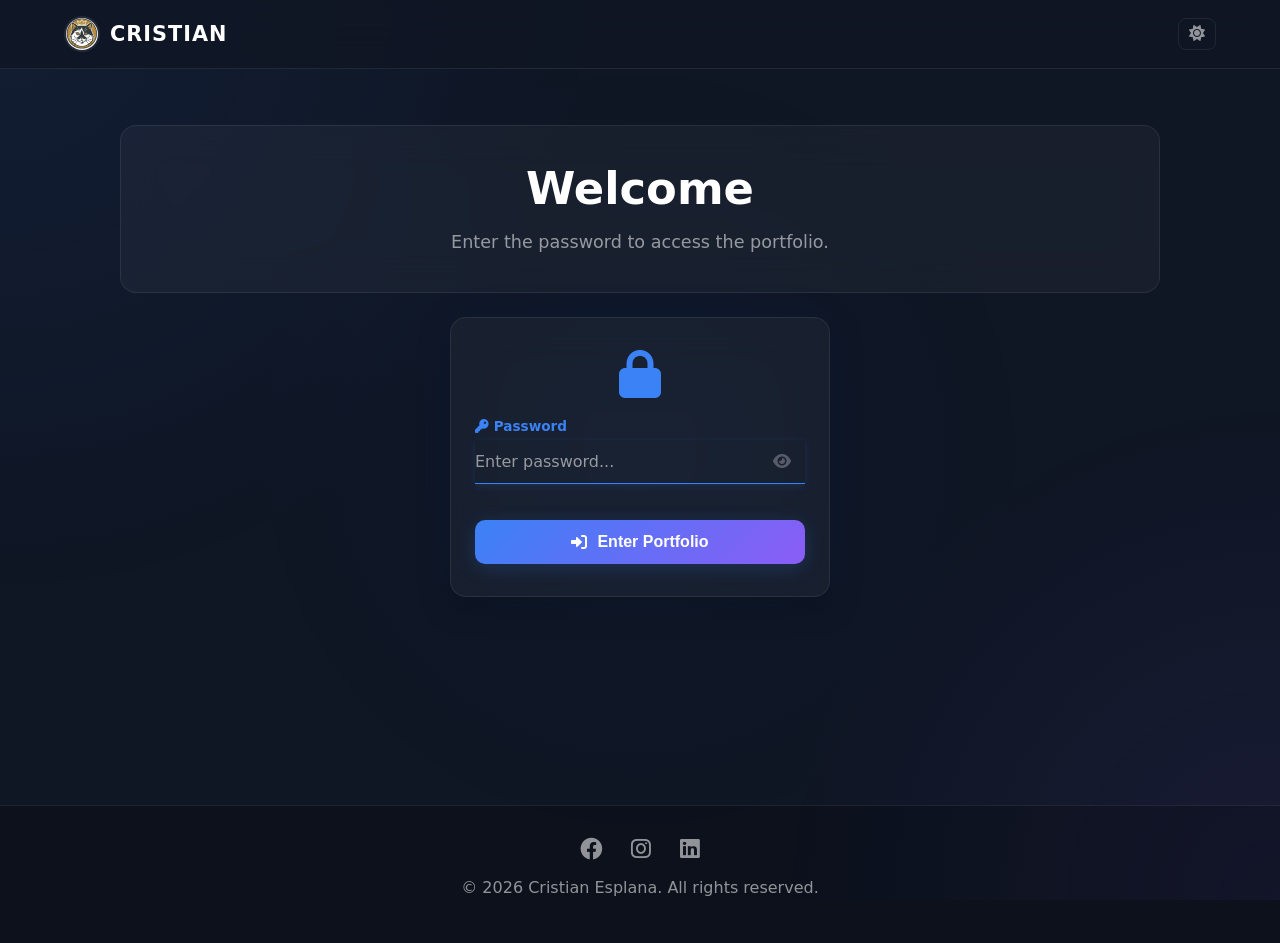
==== index.html @ 08d9e1a7 "Relayout" ====
<!DOCTYPE html>
<html lang="en">
<head>
    <meta charset="UTF-8">
    <meta name="viewport" content="width=device-width, initial-scale=1.0">
    <script>if(sessionStorage.getItem("portfolio_auth")!=="true")window.location.href="login.html";</script>
    <title>Cristian Esplana | Portfolio</title>
    <link rel="icon" type="image/png" href="Cat.png">
    <link rel="stylesheet" href="style.css">
    <link rel="stylesheet" href="https://cdnjs.cloudflare.com/ajax/libs/font-awesome/6.0.0/css/all.min.css">
</head>
<body>

    <header>
        <div class="nav-container">
            <a href="index.html" class="logo"><img src="Cat.png" alt="logo" class="logo-icon">CRISTIAN</a>
            <div class="header-right">
                <button id="themeToggle" class="theme-btn" title="Toggle Dark/Light Mode">
                    <i class="fa fa-moon"></i>
                </button>
                <div class="search-box">
                    <input type="text" id="siteSearch" placeholder="Search...">
                </div>
                <button id="menuBtn" class="menu-trigger">MENU ☰</button>
            </div>
        </div>
    </header>

    <div id="navModal" class="modal">
        <div class="modal-content">
            <span class="close">&times;</span>
            <div class="menu-extras">
                <div class="menu-search-box">
                    <i class="fa fa-search"></i>
                    <input type="text" id="menuSearch" placeholder="Search...">
                </div>
                <button type="button" id="menuThemeToggle" class="menu-theme-btn" title="Toggle Dark/Light Mode">
                    <i class="fa fa-moon"></i> <span>Dark Mode</span>
                </button>
            </div>
            <nav>
                <ul class="menu-list">
                    <li><a href="index.html">HOME</a></li>
                    <li><a href="projects.html">PROJECTS</a></li>
                    <li><a href="about.html">ABOUT ME</a></li>
                    <li><a href="contact.html">CONTACT US</a></li>
                    <li><a href="#" class="logout-link" data-logout><i class="fa fa-sign-out-alt"></i> SIGN OUT</a></li>
                </ul>
            </nav>
        </div>
    </div>

    <main class="mobile-container">
        <section id="home" class="page active">
            <div class="hero-header">
                <h1>Welcome, I'm Cristian Esplana, your next innovation partner.</h1>
                <p>College Student, Freelance QA Analyst &amp; Aspiring Web Developer — building quality software one test at a time.</p>
            </div>
            <div class="scroll-preview">

                <!-- Projects Preview -->
                <div class="preview-item" data-section="projects">
                    <h4><i class="fa fa-code"></i> Projects</h4>
                    <p class="preview-sub">Click to preview</p>
                    <div class="home-preview-projects">
                        <div class="hp-project hp-project-full">
                            <div class="hp-project-top">
                                <span class="subject-tag">Comprog 1 &amp; 2</span>
                                <span class="platform-tag"><i class="fa fa-calendar-check"></i></span>
                            </div>
                            <strong>POLYCAL</strong>
                            <img class="hp-project-img" src="473167842_1277725740165776_4760458389630140038_n.png" alt="POLYCAL Mockup">
                            <p>Student calendar app — Desktop (Tkinter) &amp; Mobile (Kivy) in Python.</p>
                            <p>We Project Overview: Develop an application system designed for students to monitor upcoming events at PUP Parañaque. Beyond event tracking, the system will feature a Personalized Calendar where users can add private notes to specific dates. A key feature includes a Collaborative Invitation tool, allowing students to invite peers to view specific notes, facilitating shared study schedules or group reminders.</p>
                            <div class="tech-stack">
                                <span class="tech">Python</span>
                                <span class="tech">Tkinter</span>
                                <span class="tech">Kivy</span>
                            </div>
                        </div>
                        <div class="hp-project">
                            <div class="hp-project-top">
                                <span class="subject-tag">Comprog 3</span>
                                <span class="platform-tag"><i class="fa fa-users"></i></span>
                            </div>
                            <strong>Tic-Tac-Toe</strong>
                            <img class="hp-project-img" src="473167842_1277725740165776_4760458389630140038_n.png" alt="Tic-Tac-Toe Mockup">
                            <p>Console two-player game built with C++ as a group project.</p>
                            <div class="tech-stack">
                                <span class="tech">C++</span>
                                <span class="tech">OOP</span>
                            </div>
                        </div>
                    </div>
                </div>

                <!-- About Me Preview -->
                <div class="preview-item" data-section="about">
                    <h4><i class="fa fa-user"></i> About Me</h4>
                    <p class="preview-sub">Click to preview</p>
                    <div class="home-preview-about">
                        <div class="hp-about-info">
                            <div class="hp-profile-row">
                                <img src="DP.jpg" alt="Cristian Esplana" class="hp-avatar-img">
                                <div>
                                    <strong>Cristian Esplana</strong>
                                    <span>2nd Year BSIT Student</span>
                                </div>
                            </div>
                            <div class="hp-detail-row"><i class="fa fa-briefcase"></i> Freelance QA Analyst</div>
                            <div class="hp-detail-row"><i class="fa fa-bullseye"></i> Senior QA Automation Engineer</div>
                        </div>
                        <div class="hp-about-photos">
                            <img src="gallery1.jpg" alt="Manila Riverside">
                            <img src="gallery2.jpg" alt="Taal Volcano, Tagaytay">
                        </div>
                    </div>
                </div>

                <!-- Contact Preview -->
                <div class="preview-item" data-section="contact">
                    <h4><i class="fa fa-envelope"></i> Contact</h4>
                    <p class="preview-sub">Click to preview</p>
                    <div class="home-preview-contact">
                        <div class="hp-contact-info">
                            <div class="hp-detail-row"><i class="fa fa-phone"></i> +63 900 000 0000</div>
                            <div class="hp-detail-row"><i class="fa fa-envelope"></i> cristian.e@email.com</div>
                            <div class="hp-detail-row"><i class="fa fa-map-marker-alt"></i> Manila, Philippines</div>
                        </div>
                        <form class="hp-form" onsubmit="event.preventDefault(); location.href='contact.html';">
                            <input type="email" placeholder="Your email..." disabled>
                            <textarea rows="2" placeholder="Your message..." disabled></textarea>
                            <button type="submit"><i class="fa fa-paper-plane"></i> Send Message</button>
                        </form>
                    </div>
                </div>

            </div>
        </section>
    </main>

    <footer>
        <div class="social-links">
            <a href="#" aria-label="Facebook"><i class="fab fa-facebook"></i></a>
            <a href="#" aria-label="Instagram"><i class="fab fa-instagram"></i></a>
            <a href="#" aria-label="LinkedIn"><i class="fab fa-linkedin"></i></a>
        </div>
        <p>&copy; 2026 Cristian Esplana. All rights reserved.</p>
    </footer>

    <!-- Section Preview Modal -->
    <div id="sectionPreviewModal" class="section-preview-modal">
        <div class="section-preview-overlay"></div>
        <div class="section-preview-box">
            <button class="section-preview-close">&times;</button>
            <h3 class="section-preview-title" id="sectionPreviewTitle"></h3>
            <div class="section-preview-content" id="sectionPreviewContent"></div>
            <a class="section-preview-btn" id="sectionPreviewLink" href="#">
                <i class="fa fa-arrow-right"></i> <span id="sectionPreviewBtnText">Go to Page</span>
            </a>
        </div>
    </div>

    <!-- Image Lightbox Modal -->
    <div id="imgModal">
        <div class="img-modal-overlay"></div>
        <div class="img-modal-box">
            <button class="img-modal-close">&times;</button>
            <img id="imgModalSrc" src="" alt="">
            <p class="img-modal-caption" id="imgModalCaption"></p>
        </div>
    </div>

    <script src="script.js"></script>
</body>
</html>
---- style.css ----
/* ================================================================
   PORTFOLIO — Dark Glassmorphic Design
   ================================================================
   1. Variables & Theme
   2. Base, Background & Layout
   3. Header & Navigation
   4. Nav Modal & Menu
   5. Pages & Glassmorphic Cards
   6. Home: Hero, Preview Grid
   7. Home: Project Preview Cards
   8. Home: About Preview (Polaroid Photos)
   9. Home: Contact Preview
   10. Projects Page
   11. Achievements
   12. About Page & Gallery
   13. Contact Page & Forms
   14. Modals (Detail, Section Preview, Image Lightbox)
   15. Login Page
   16. Responsive Breakpoints
   ================================================================ */


/* ── 1. Variables & Theme ── */

:root {
    --bg-primary: #0f1624;
    --bg-secondary: #131a2e;
    --bg-card: rgba(255, 255, 255, 0.04);
    --bg-card-hover: rgba(255, 255, 255, 0.07);
    --text-primary: #e2e8f0;
    --text-secondary: rgba(255, 255, 255, 0.55);
    --accent: #3b82f6;
    --accent-secondary: #8b5cf6;
    --accent-glow: rgba(59, 130, 246, 0.15);
    --border: rgba(255, 255, 255, 0.08);
    --border-hover: rgba(255, 255, 255, 0.15);
    --glass-blur: 20px;
    --shadow-card: 0 8px 32px rgba(0, 0, 0, 0.3);
    --shadow-glow: 0 0 40px rgba(59, 130, 246, 0.08);
    --gradient-accent: linear-gradient(135deg, #3b82f6, #8b5cf6);
    --gradient-warm: linear-gradient(135deg, #f97316, #ef4444);
}


/* ── 2. Base, Background & Layout ── */

* { box-sizing: border-box; }

body {
    margin: 0;
    font-family: 'Segoe UI', system-ui, -apple-system, sans-serif;
    background: var(--bg-primary);
    color: var(--text-primary);
    overflow-x: hidden;
    min-height: 100vh;
}

body::before {
    content: "";
    position: fixed;
    top: 0; left: 0; width: 100%; height: 100%;
    background:
        radial-gradient(ellipse 600px 600px at 0% 0%, rgba(59, 130, 246, 0.08), transparent),
        radial-gradient(ellipse 500px 500px at 100% 100%, rgba(139, 92, 246, 0.08), transparent),
        radial-gradient(ellipse 400px 400px at 50% 50%, rgba(59, 130, 246, 0.03), transparent);
    z-index: -1;
    pointer-events: none;
}

hr {
    border: 0;
    border-top: 1px solid var(--border);
    margin: 15px 0;
}

footer {
    text-align: center;
    padding: 30px;
    background: rgba(0, 0, 0, 0.2);
    border-top: 1px solid var(--border);
    color: var(--text-secondary);
}

.social-links a {
    color: var(--text-secondary);
    margin: 0 12px;
    font-size: 1.4rem;
    transition: color 0.3s, transform 0.3s;
}

.social-links a:hover {
    color: var(--accent);
    transform: translateY(-2px);
}


/* ── 3. Header & Navigation ── */

header {
    background: rgba(15, 22, 36, 0.8);
    padding: 16px 5%;
    border-bottom: 1px solid var(--border);
    position: sticky;
    top: 0;
    z-index: 1000;
    -webkit-backdrop-filter: blur(16px);
    backdrop-filter: blur(16px);
}

.nav-container,
.header-right {
    display: flex;
    align-items: center;
    gap: 15px;
    justify-content: space-between;
}

.logo {
    color: #fff;
    margin: 0;
    cursor: pointer;
    display: flex;
    align-items: center;
    font-size: 1.5rem;
    font-weight: 700;
    text-decoration: none;
    letter-spacing: 1px;
}

.logo-icon {
    height: 44px;
    width: 44px;
    object-fit: cover;
    margin-right: 10px;
    border-radius: 50%;
    border: 2px solid var(--border);
}

.theme-btn {
    background: none;
    border: 1px solid var(--border);
    border-radius: 8px;
    padding: 6px 10px;
    font-size: 1rem;
    cursor: pointer;
    color: var(--text-secondary);
    transition: border-color 0.3s, color 0.3s;
}

.theme-btn:hover {
    border-color: var(--accent);
    color: var(--accent);
}

.search-box input {
    background: var(--bg-card);
    color: var(--text-primary);
    border: 1px solid var(--border);
    border-radius: 20px;
    padding: 7px 16px;
    width: 100px;
    transition: width 0.3s, border-color 0.3s;
    font-family: inherit;
}

.search-box input:focus {
    width: 160px;
    border-color: var(--accent);
    outline: none;
}

.menu-trigger {
    background: transparent;
    color: var(--text-primary);
    border: 1px solid var(--border);
    padding: 8px 16px;
    border-radius: 8px;
    cursor: pointer;
    font-family: inherit;
    font-weight: 600;
    font-size: 0.85rem;
    letter-spacing: 1px;
    transition: border-color 0.3s;
}

.menu-trigger:hover { border-color: var(--accent); }


/* ── 4. Nav Modal & Menu ── */

.modal {
    position: fixed;
    top: -100%; left: 0;
    width: 100%; height: 100%;
    background: rgba(15, 22, 36, 0.97);
    -webkit-backdrop-filter: blur(30px);
    backdrop-filter: blur(30px);
    z-index: 2000;
    transition: top 0.4s;
    display: none;
}

.modal.show { top: 0; display: block; }

.modal-content {
    display: flex;
    flex-direction: column;
    align-items: center;
    padding-top: 100px;
}

.close {
    position: absolute;
    top: 20px; right: 30px;
    font-size: 40px;
    cursor: pointer;
    color: var(--text-secondary);
    transition: color 0.3s;
}

.close:hover { color: #fff; }

.menu-list {
    list-style: none;
    padding: 0;
    text-align: center;
}

.menu-list li { margin: 8px 0; }

.menu-list a {
    text-decoration: none;
    font-size: 1.8rem;
    color: var(--text-secondary);
    font-weight: 700;
    letter-spacing: 2px;
    transition: color 0.3s;
}

.menu-list a:hover { color: #fff; }

.menu-list .logout-link {
    color: #ef4444 !important;
    border-top: 1px solid var(--border);
    padding-top: 16px;
    margin-top: 10px;
    display: inline-block;
    font-size: 1.2rem;
}

.menu-list .logout-link:hover { opacity: 0.7; }

.menu-extras {
    display: flex;
    flex-direction: column;
    align-items: center;
    gap: 12px;
    margin-bottom: 28px;
    width: 80%;
    max-width: 320px;
}

.menu-search-box {
    display: flex;
    align-items: center;
    gap: 10px;
    width: 100%;
    background: var(--bg-card);
    border: 1px solid var(--border);
    border-radius: 24px;
    padding: 10px 16px;
}

.menu-search-box i { color: var(--accent); font-size: 0.95rem; flex-shrink: 0; }

.menu-search-box input {
    border: none;
    background: transparent;
    color: var(--text-primary);
    font-family: inherit;
    font-size: 1rem;
    width: 100%;
    outline: none;
}

.menu-theme-btn {
    display: flex;
    align-items: center;
    justify-content: center;
    gap: 10px;
    width: 100%;
    padding: 10px 16px;
    border-radius: 24px;
    border: 1px solid var(--border);
    background: var(--bg-card);
    color: var(--text-primary);
    font-family: inherit;
    font-size: 1rem;
    font-weight: 600;
    cursor: pointer;
    transition: border-color 0.3s;
}

.menu-theme-btn:hover { border-color: var(--accent); }
.menu-theme-btn i { color: var(--accent); font-size: 1.1rem; }


/* ── 5. Pages & Glassmorphic Cards ── */

.mobile-container {
    max-width: 600px;
    margin: auto;
    min-height: 80vh;
}

.page {
    display: none;
    padding: 20px;
    opacity: 0;
    transition: 0.5s ease;
}

.page.active {
    display: block;
    opacity: 1;
    margin: 24px auto;
}

.page h2 {
    color: #fff;
    font-size: 1.6rem;
    font-weight: 700;
    letter-spacing: 0.5px;
    margin-bottom: 20px;
}

.card,
.preview-item {
    background: var(--bg-card);
    -webkit-backdrop-filter: blur(var(--glass-blur));
    backdrop-filter: blur(var(--glass-blur));
    padding: 20px;
    border-radius: 16px;
    margin-bottom: 20px;
    box-shadow: var(--shadow-card), var(--shadow-glow);
    border: 1px solid var(--border);
    transition: transform 0.3s ease, box-shadow 0.3s ease, border-color 0.3s ease;
}

.card:hover,
.preview-item:hover {
    transform: translateY(-4px);
    box-shadow: var(--shadow-card), 0 0 60px rgba(59, 130, 246, 0.12);
    border-color: var(--border-hover);
}

.preview-item { cursor: pointer; }


/* ── 6. Home: Hero, Preview Grid ── */

.hero-header {
    padding: 32px 24px;
    border-radius: 16px;
    background: var(--bg-card);
    border: 1px solid var(--border);
    margin-bottom: 24px;
    -webkit-backdrop-filter: blur(var(--glass-blur));
    backdrop-filter: blur(var(--glass-blur));
}

.hero-header h1 {
    font-size: 2rem;
    font-weight: 800;
    margin: 0 0 12px;
    color: #fff;
    line-height: 1.2;
}

.hero-header p {
    color: var(--text-secondary);
    font-size: 1rem;
    line-height: 1.6;
    margin: 0;
}

.hero-header strong { color: var(--accent); }

.scroll-preview {
    display: flex;
    flex-direction: column;
    gap: 16px;
}

.scroll-preview .preview-item:nth-child(1) {
    background: linear-gradient(135deg, rgba(59, 130, 246, 0.08), rgba(139, 92, 246, 0.06));
    border-color: rgba(59, 130, 246, 0.15);
}

.scroll-preview .preview-item:nth-child(2) {
    background: linear-gradient(135deg, rgba(139, 92, 246, 0.08), rgba(236, 72, 153, 0.06));
    border-color: rgba(139, 92, 246, 0.15);
}

.scroll-preview .preview-item:nth-child(3) {
    background: linear-gradient(135deg, rgba(249, 115, 22, 0.08), rgba(239, 68, 68, 0.06));
    border-color: rgba(249, 115, 22, 0.15);
}

.preview-item h4 {
    color: #fff;
    font-size: 1rem;
    margin: 0 0 2px;
}

.preview-sub {
    font-size: 0.75rem;
    color: var(--text-secondary);
    margin: 2px 0 12px;
}


/* ── 7. Home: Project Preview Cards ── */

.home-preview-projects { display: flex; flex-direction: column; gap: 10px; }

.hp-project {
    background: rgba(255, 255, 255, 0.03);
    border: 1px solid var(--border);
    border-radius: 12px;
    padding: 12px 14px;
    display: flex;
    flex-direction: column;
    gap: 6px;
    transition: border-color 0.3s;
}

.hp-project:hover { border-color: var(--border-hover); }

.hp-project-top { display: flex; align-items: center; gap: 6px; margin-bottom: 2px; }
.hp-project strong { font-size: 0.92rem; color: #fff; }
.hp-project p { margin: 0; font-size: 0.78rem; color: var(--text-secondary); line-height: 1.4; }

.hp-project-img {
    width: 100%;
    max-height: 160px;
    object-fit: cover;
    border-radius: 8px;
    margin: 4px 0;
    border: 1px solid var(--border);
}

.hp-project-full .hp-project-img { max-height: 220px; }


/* ── 8. Home: About Preview (Polaroid Photos) ── */

.home-preview-about { display: flex; flex-direction: column; gap: 12px; }

.hp-profile-row { display: flex; align-items: center; gap: 12px; margin-bottom: 8px; }

.hp-avatar-img {
    width: 50px; height: 50px;
    border-radius: 50%;
    object-fit: cover;
    object-position: top;
    border: 2px solid var(--accent);
    box-shadow: 0 0 16px rgba(59, 130, 246, 0.2);
}

.hp-profile-row div { display: flex; flex-direction: column; }
.hp-profile-row strong { font-size: 0.95rem; color: #fff; }
.hp-profile-row span { font-size: 0.75rem; color: var(--text-secondary); }

.hp-detail-row {
    font-size: 0.82rem;
    padding: 8px 14px;
    border-radius: 20px;
    background: rgba(59, 130, 246, 0.1);
    border: 1px solid rgba(59, 130, 246, 0.2);
    margin-bottom: 6px;
    display: inline-flex;
    align-items: center;
    gap: 8px;
    color: var(--text-primary);
    font-weight: 600;
}

.hp-detail-row i { color: var(--accent); width: 14px; text-align: center; }

.hp-about-photos {
    display: flex;
    justify-content: center;
    gap: 0;
    padding: 20px 10px 10px;
    position: relative;
    min-height: 120px;
}

.hp-about-photos img {
    width: 120px;
    height: 90px;
    object-fit: cover;
    border-radius: 6px;
    border: 3px solid rgba(255, 255, 255, 0.15);
    box-shadow: 0 8px 24px rgba(0, 0, 0, 0.5);
    position: relative;
    transition: transform 0.4s ease, box-shadow 0.4s ease;
}

.hp-about-photos img:first-child {
    transform: rotate(-6deg);
    z-index: 1;
    margin-right: -20px;
}

.hp-about-photos img:last-child {
    transform: rotate(4deg);
    z-index: 2;
}

.hp-about-photos img:hover {
    transform: rotate(0deg) translateY(-8px) scale(1.05);
    box-shadow: 0 16px 40px rgba(0, 0, 0, 0.6);
    z-index: 10;
}


/* ── 9. Home: Contact Preview ── */

.home-preview-contact { display: flex; flex-direction: column; gap: 12px; }
.hp-contact-info { display: flex; flex-direction: column; gap: 4px; }

.hp-form { display: flex; flex-direction: column; gap: 8px; }

.hp-form input,
.hp-form textarea {
    width: 100%;
    padding: 10px 0;
    border: none;
    border-bottom: 1px solid var(--border);
    background: transparent;
    color: var(--text-primary);
    font-family: inherit;
    font-size: 0.85rem;
    box-sizing: border-box;
    resize: none;
    cursor: pointer;
    transition: border-color 0.3s;
}

.hp-form input::placeholder,
.hp-form textarea::placeholder { color: var(--text-secondary); }

.hp-form input:focus,
.hp-form textarea:focus {
    outline: none;
    border-bottom-color: var(--accent);
    box-shadow: 0 2px 8px rgba(59, 130, 246, 0.15);
}

.hp-form button {
    background: var(--gradient-warm);
    color: #fff;
    border: none;
    padding: 10px;
    border-radius: 8px;
    font-size: 0.85rem;
    font-weight: 700;
    cursor: pointer;
    display: flex;
    justify-content: center;
    align-items: center;
    gap: 6px;
    transition: opacity 0.3s, transform 0.3s;
}

.hp-form button:hover {
    opacity: 0.9;
    transform: translateY(-1px);
}


/* ── 10. Projects Page ── */

.year-group { margin-bottom: 28px; }

.year-label {
    display: inline-flex;
    align-items: center;
    gap: 8px;
    background: var(--gradient-accent);
    color: #fff;
    font-size: 0.85rem;
    font-weight: 700;
    padding: 6px 16px;
    border-radius: 20px;
    margin-bottom: 14px;
}

.project-card { display: flex; flex-direction: column; gap: 8px; cursor: pointer; }
.project-meta { display: flex; align-items: center; gap: 8px; flex-wrap: wrap; }
.project-card h3 { margin: 4px 0 0; font-size: 1.05rem; color: #fff; }
.project-card p { margin: 0; font-size: 0.88rem; line-height: 1.5; color: var(--text-secondary); }

.subject-tag {
    font-size: 0.72rem;
    font-weight: 600;
    padding: 4px 12px;
    border-radius: 12px;
    background: rgba(59, 130, 246, 0.15);
    color: var(--accent);
    border: 1px solid rgba(59, 130, 246, 0.25);
}

.platform-tag {
    font-size: 0.72rem;
    padding: 4px 12px;
    border-radius: 12px;
    background: rgba(255, 255, 255, 0.05);
    color: var(--text-secondary);
    border: 1px solid var(--border);
}

.tech-stack { display: flex; gap: 6px; flex-wrap: wrap; margin-top: 6px; }

.tech {
    font-size: 0.72rem;
    font-weight: 700;
    padding: 4px 12px;
    border-radius: 10px;
    background: rgba(139, 92, 246, 0.12);
    color: #c4b5fd;
    border: 1px solid rgba(139, 92, 246, 0.25);
}

.card-thumb {
    width: 100%;
    height: 140px;
    object-fit: cover;
    border-radius: 10px;
    margin-top: 12px;
    border: 1px solid var(--border);
    cursor: zoom-in;
    transition: opacity 0.3s;
}

.card-thumb:hover { opacity: 0.85; }


/* ── 11. Achievements ── */

.section-sub-heading { margin-top: 32px; margin-bottom: 14px; }
.achievements-list { display: flex; flex-direction: column; gap: 12px; }

.achievement-item {
    display: flex;
    align-items: flex-start;
    gap: 14px;
    background: var(--bg-card);
    border: 1px solid var(--border);
    border-left: 3px solid var(--accent);
    border-radius: 12px;
    padding: 16px;
    cursor: pointer;
    transition: border-color 0.3s, transform 0.3s;
    -webkit-backdrop-filter: blur(var(--glass-blur));
    backdrop-filter: blur(var(--glass-blur));
}

.achievement-item:hover {
    border-color: var(--border-hover);
    transform: translateY(-2px);
}

.achievement-icon { font-size: 1.4rem; color: var(--accent); flex-shrink: 0; padding-top: 2px; }
.achievement-body { flex: 1; }
.achievement-body strong { font-size: 0.95rem; display: block; margin-bottom: 4px; color: #fff; }
.achievement-body p { margin: 0; font-size: 0.85rem; line-height: 1.5; color: var(--text-secondary); }

.cert-thumb {
    width: 72px;
    height: 52px;
    object-fit: cover;
    border-radius: 8px;
    border: 1px solid var(--border);
    cursor: zoom-in;
    flex-shrink: 0;
    transition: opacity 0.2s;
}

.cert-thumb:hover { opacity: 0.8; }


/* ── 12. About Page & Gallery ── */

.profile-header { display: flex; align-items: center; gap: 20px; margin-bottom: 15px; }
.profile-header i { font-size: 3.5rem; color: var(--accent); }

.profile-photo {
    width: 80px; height: 80px;
    border-radius: 50%;
    object-fit: cover;
    object-position: top;
    border: 3px solid var(--accent);
    box-shadow: 0 0 20px rgba(59, 130, 246, 0.2);
}

.profile-title h3 { margin: 0; font-size: 1.4rem; color: #fff; }
.profile-title p { margin: 0; color: var(--accent); font-weight: 600; }

.about-details p {
    padding: 10px 14px;
    border-radius: 8px;
    background: rgba(59, 130, 246, 0.06);
    border-left: 3px solid var(--accent);
    margin: 6px 0;
    color: var(--text-secondary);
}

.about-details strong { color: var(--text-primary); }

.hobby-gallery { display: grid; grid-template-columns: 1fr 1fr; gap: 14px; margin-top: 14px; }

.gallery-item {
    border-radius: 12px;
    overflow: hidden;
    border: 1px solid var(--border);
    box-shadow: var(--shadow-card);
    background: var(--bg-card);
    transition: transform 0.3s ease, box-shadow 0.3s ease;
}

.gallery-item:hover {
    transform: translateY(-6px);
    box-shadow: var(--shadow-card), 0 0 40px rgba(59, 130, 246, 0.1);
}

.gallery-item img { width: 100%; height: 130px; object-fit: cover; display: block; cursor: zoom-in; }

.gallery-caption { padding: 10px 12px; display: flex; flex-direction: column; gap: 3px; }
.gallery-caption strong { font-size: 0.85rem; color: var(--accent); }
.gallery-caption span { font-size: 0.75rem; color: var(--text-secondary); line-height: 1.3; }

@media (max-width: 480px) {
    .hobby-gallery { grid-template-columns: 1fr; }
    .gallery-item img { height: 160px; }
}


/* ── 13. Contact Page & Forms ── */

.contact-grid { display: flex; flex-direction: column; gap: 20px; }

.contact-info-card {
    background: linear-gradient(135deg, rgba(59, 130, 246, 0.08), rgba(139, 92, 246, 0.06)) !important;
}

.contact-info-card h3 { color: #fff; margin-top: 0; }

.contact-info-card p {
    padding: 10px 14px;
    border-radius: 8px;
    background: rgba(255, 255, 255, 0.03);
    margin: 8px 0;
    color: var(--text-secondary);
}

.contact-info-card p i { color: var(--accent); margin-right: 6px; }

.form-group { margin-bottom: 16px; display: flex; flex-direction: column; gap: 6px; }
.form-group label { font-size: 0.85rem; font-weight: 600; color: var(--accent); }

#contactForm input,
#contactForm textarea {
    width: 100%;
    padding: 12px 0;
    border: none;
    border-bottom: 1px solid var(--border);
    border-radius: 0;
    background: transparent;
    color: var(--text-primary);
    font-family: inherit;
    font-size: 0.95rem;
    box-sizing: border-box;
    transition: border-color 0.3s;
}

#contactForm input::placeholder,
#contactForm textarea::placeholder { color: var(--text-secondary); }

#contactForm input:focus,
#contactForm textarea:focus {
    outline: none;
    border-bottom-color: var(--accent);
    box-shadow: 0 2px 8px rgba(59, 130, 246, 0.15);
}

.send-btn {
    width: 100%;
    background: var(--gradient-warm);
    color: white;
    border: none;
    padding: 14px;
    border-radius: 10px;
    font-weight: 700;
    font-size: 1rem;
    cursor: pointer;
    display: flex;
    justify-content: center;
    align-items: center;
    gap: 10px;
    transition: opacity 0.3s, transform 0.3s;
    box-shadow: 0 4px 20px rgba(249, 115, 22, 0.25);
}

.send-btn:hover {
    opacity: 0.9;
    transform: translateY(-2px);
}


/* ── 14. Modals ── */

/* Detail Modal */
.detail-modal {
    display: none;
    position: fixed; top: 0; left: 0; width: 100%; height: 100%;
    z-index: 3000; align-items: center; justify-content: center;
}

.detail-modal.show { display: flex; }

.detail-modal-overlay {
    position: absolute; top: 0; left: 0; width: 100%; height: 100%;
    background: rgba(0, 0, 0, 0.8);
}

.detail-modal-box {
    position: relative; z-index: 1;
    background: var(--bg-secondary);
    -webkit-backdrop-filter: blur(30px);
    backdrop-filter: blur(30px);
    border: 1px solid var(--border);
    border-radius: 20px;
    padding: 28px 24px 24px;
    max-width: 500px; width: 92vw;
    max-height: 88vh; overflow-y: auto;
    box-shadow: 0 20px 60px rgba(0, 0, 0, 0.5), var(--shadow-glow);
    animation: modalSlideIn 0.3s ease;
}

@keyframes modalSlideIn {
    from { opacity: 0; transform: translateY(20px) scale(0.97); }
    to   { opacity: 1; transform: translateY(0) scale(1); }
}

.detail-modal-close {
    position: absolute; top: 14px; right: 18px;
    background: none; border: none; color: var(--text-secondary);
    font-size: 1.8rem; cursor: pointer; line-height: 1;
    opacity: 0.6; transition: opacity 0.2s;
}

.detail-modal-close:hover { opacity: 1; color: #fff; }
.detail-modal-meta { display: flex; gap: 8px; flex-wrap: wrap; margin-bottom: 10px; }
.detail-modal-title { margin: 0; font-size: 1.25rem; color: #fff; padding-right: 28px; }
.detail-modal-hr { border: none; border-top: 1px solid var(--border); margin: 14px 0; }

.detail-modal-img {
    width: 100%; border-radius: 12px; margin-bottom: 16px;
    border: 1px solid var(--border);
    cursor: zoom-in; transition: opacity 0.2s; display: block;
}

.detail-modal-img:hover { opacity: 0.88; }
.detail-modal-desc { color: var(--text-secondary); line-height: 1.65; margin: 0 0 16px; }
.detail-modal-tech { margin-top: 4px; }
.detail-achievement-icon { font-size: 1.5rem; color: var(--accent); }

/* Section Preview Modal */
.section-preview-modal {
    display: none;
    position: fixed; top: 0; left: 0; width: 100%; height: 100%;
    z-index: 3000; align-items: center; justify-content: center;
}

.section-preview-modal.show { display: flex; }

.section-preview-overlay {
    position: absolute; top: 0; left: 0; width: 100%; height: 100%;
    background: rgba(0, 0, 0, 0.8);
}

.section-preview-box {
    position: relative; z-index: 1;
    background: var(--bg-secondary);
    border: 1px solid var(--border);
    border-radius: 20px;
    padding: 28px 24px 24px;
    width: 90%; max-width: 520px;
    max-height: 80vh; overflow-y: auto;
    box-shadow: 0 12px 40px rgba(0, 0, 0, 0.5), var(--shadow-glow);
    -webkit-backdrop-filter: blur(30px);
    backdrop-filter: blur(30px);
    animation: modalSlideIn 0.3s ease;
}

.section-preview-close {
    position: absolute; top: 14px; right: 18px;
    background: none; border: none; font-size: 1.6rem;
    cursor: pointer; color: var(--text-secondary); opacity: 0.6; line-height: 1;
}

.section-preview-close:hover { opacity: 1; color: #fff; }
.section-preview-title { margin: 0 0 16px; font-size: 1.2rem; color: var(--accent); }
.section-preview-content { margin-bottom: 20px; }

.section-preview-btn {
    display: flex; align-items: center; justify-content: center; gap: 8px;
    background: var(--gradient-accent); color: #fff; text-decoration: none;
    padding: 12px 20px; border-radius: 10px; font-weight: bold;
    font-size: 0.95rem; transition: opacity 0.3s, transform 0.3s;
}

.section-preview-btn:hover {
    opacity: 0.9;
    transform: translateY(-1px);
}

/* Image Lightbox Modal */
#imgModal {
    display: none;
    position: fixed; top: 0; left: 0; width: 100%; height: 100%;
    z-index: 3000; align-items: center; justify-content: center;
}

#imgModal.show { display: flex; }

.img-modal-overlay {
    position: absolute; top: 0; left: 0; width: 100%; height: 100%;
    background: rgba(0, 0, 0, 0.92);
}

.img-modal-box {
    position: relative; z-index: 1;
    max-width: 92vw; max-height: 92vh;
    display: flex; flex-direction: column; align-items: center;
}

.img-modal-box img {
    max-width: 100%; max-height: 78vh;
    border-radius: 12px;
    box-shadow: 0 10px 40px rgba(0, 0, 0, 0.6);
    display: block;
}

.img-modal-caption { color: #fff; margin-top: 12px; font-size: 0.95rem; text-align: center; opacity: 0.8; }

.img-modal-close {
    position: absolute; top: -44px; right: 0;
    background: none; border: none; color: #fff;
    font-size: 2.2rem; cursor: pointer; line-height: 1;
    opacity: 0.7; transition: opacity 0.2s;
}

.img-modal-close:hover { opacity: 1; }


/* ── 15. Login Page ── */

.login-box {
    max-width: 380px;
    margin: 0 auto;
    padding: 32px 24px;
    background: var(--bg-card);
    -webkit-backdrop-filter: blur(var(--glass-blur));
    backdrop-filter: blur(var(--glass-blur));
    border: 1px solid var(--border);
    border-radius: 16px;
    box-shadow: var(--shadow-card), var(--shadow-glow);
}

.login-icon { text-align: center; margin-bottom: 20px; }

.login-icon i {
    font-size: 3rem;
    color: var(--accent);
}

.login-box .form-group label { color: var(--accent); }

.password-wrapper { position: relative; display: flex; align-items: center; }

.password-wrapper input {
    width: 100%;
    padding: 12px 44px 12px 0;
    border: none;
    border-bottom: 1px solid var(--border);
    border-radius: 0;
    background: transparent;
    color: var(--text-primary);
    font-family: inherit;
    font-size: 1rem;
    box-sizing: border-box;
    transition: border-color 0.3s;
}

.password-wrapper input::placeholder { color: var(--text-secondary); }

.password-wrapper input:focus {
    outline: none;
    border-bottom-color: var(--accent);
    box-shadow: 0 2px 8px rgba(59, 130, 246, 0.15);
}

.toggle-password {
    position: absolute; right: 10px;
    background: none; border: none;
    color: var(--text-secondary); opacity: 0.5;
    cursor: pointer; font-size: 1rem; padding: 4px;
}

.toggle-password:hover { opacity: 0.9; }

.login-error { color: #ef4444; font-size: 0.85rem; min-height: 1.2em; margin: 8px 0 4px; text-align: center; }

.login-btn {
    width: 100%;
    background: var(--gradient-accent);
    color: #fff;
    border: none;
    padding: 13px;
    border-radius: 10px;
    font-weight: 700;
    font-size: 1rem;
    cursor: pointer;
    display: flex;
    justify-content: center;
    align-items: center;
    gap: 10px;
    transition: opacity 0.3s, transform 0.3s;
    box-shadow: 0 4px 20px rgba(59, 130, 246, 0.2);
}

.login-btn:hover {
    opacity: 0.9;
    transform: translateY(-2px);
}


/* ── 16. Responsive Breakpoints ── */

/* Mobile-first base */
.header-right .search-box,
.header-right .theme-btn { display: none; }

.mobile-container { max-width: 100%; margin: auto; min-height: 80vh; padding: 0 12px; }
.page { padding: 16px; }
.page.active { margin: 16px auto; }
.scroll-preview { display: flex; flex-direction: column; gap: 14px; }
.preview-item { margin-bottom: 0; }
.hero-header { padding: 20px 16px; }
.hero-header h1 { font-size: 1.5rem; }
.hero-header p { font-size: 0.9rem; }
.page h2 { font-size: 1.3rem; }
.card { padding: 16px; }
.profile-header i { font-size: 2.5rem; }
.profile-title h3 { font-size: 1.2rem; }
.menu-list a { font-size: 1.4rem; }
.logo { font-size: 1.3rem; }
.logo-icon { height: 36px; width: 36px; }
.send-btn { padding: 12px; font-size: 0.9rem; }
footer { padding: 20px; }
footer p { font-size: 0.85rem; }

/* Small mobile (>= 375px) */
@media (min-width: 375px) {
    .page { padding: 18px; }
}

/* Tablet (>= 600px) */
@media (min-width: 600px) {
    .mobile-container { max-width: 580px; padding: 0 12px; }
    .page { padding: 22px; }
    .scroll-preview { flex-direction: row; flex-wrap: wrap; }
    .scroll-preview .preview-item { flex: 1 1 calc(50% - 8px); }
    .scroll-preview .preview-item:nth-child(1) { flex: 0 0 100%; width: 100%; }
    .hero-header h1 { font-size: 1.8rem; }
    .hero-header p  { font-size: 1rem; }
    .page h2 { font-size: 1.5rem; }
    .search-box input { width: 100px; }
    .search-box input:focus { width: 140px; }
    .hp-about-photos img { width: 140px; height: 105px; }
}

/* Desktop (>= 768px) */
@media (min-width: 768px) {
    .header-right .search-box { display: block; }
    .header-right .theme-btn { display: inline-block; }
    .menu-extras { display: none; }

    .mobile-container { max-width: 1160px; padding: 0 24px; }
    .page { padding: 32px 28px; }

    .scroll-preview { display: flex; flex-direction: column; gap: 20px; overflow-x: visible; }
    .scroll-preview .preview-item { width: 100%; box-sizing: border-box; margin-bottom: 0; padding: 28px 32px; display: flex; flex-direction: column; }
    .scroll-preview .preview-item h4 { font-size: 1.15rem; margin: 0 0 2px; }
    .preview-sub { font-size: 0.82rem; margin-bottom: 14px; }

    .home-preview-projects { flex-direction: row; gap: 16px; }
    .hp-project { flex: 1; min-width: 0; }
    .hp-project-full { flex: 1; }
    .hp-project strong { font-size: 1rem; }
    .hp-project p { font-size: 0.85rem; }
    .hp-project-full .hp-project-img { max-height: 260px; }

    .home-preview-about { flex-direction: row; align-items: flex-start; flex: 1; gap: 24px; }
    .hp-about-info { flex: 1; min-width: 0; }
    .hp-about-photos { flex: 0 0 50%; padding: 10px; }
    .hp-about-photos img { width: 160px; height: 120px; }

    .home-preview-contact { flex-direction: row; align-items: flex-start; flex: 1; gap: 24px; }
    .hp-contact-info { flex: 0 0 38%; min-width: 0; }
    .hp-form { flex: 1; min-width: 0; }
    .hp-form input    { font-size: 0.9rem; padding: 10px 0; }
    .hp-form textarea { font-size: 0.9rem; padding: 10px 0; height: 64px; }
    .hp-form button   { padding: 12px; font-size: 0.92rem; }

    .grid-layout  { display: grid; grid-template-columns: 1fr 1fr; gap: 20px; }
    .contact-grid { display: grid; grid-template-columns: 1fr 1fr; gap: 20px; }

    .hero-header { padding: 36px 36px; }
    .hero-header h1 { font-size: 2.4rem; }
    .hero-header p  { font-size: 1.1rem; }
    .page h2 { font-size: 1.8rem; }

    .profile-header i { font-size: 3.5rem; }
    .profile-title h3 { font-size: 1.5rem; }

    .search-box input { width: 120px; }
    .search-box input:focus { width: 180px; }

    .menu-list a { font-size: 2rem; }
    footer { padding: 30px; }
    footer p { font-size: 1rem; }
}

/* Wide desktop (>= 1260px) */
@media (min-width: 1260px) {
    .page { padding: 40px 36px; }
    .scroll-preview .preview-item { padding: 32px 40px; }
    .hero-header h1 { font-size: 2.8rem; }
    .page h2 { font-size: 2rem; }
    .card { padding: 24px; }
    .hp-about-photos img { width: 180px; height: 135px; }
    .hp-form textarea { height: 72px; }
}
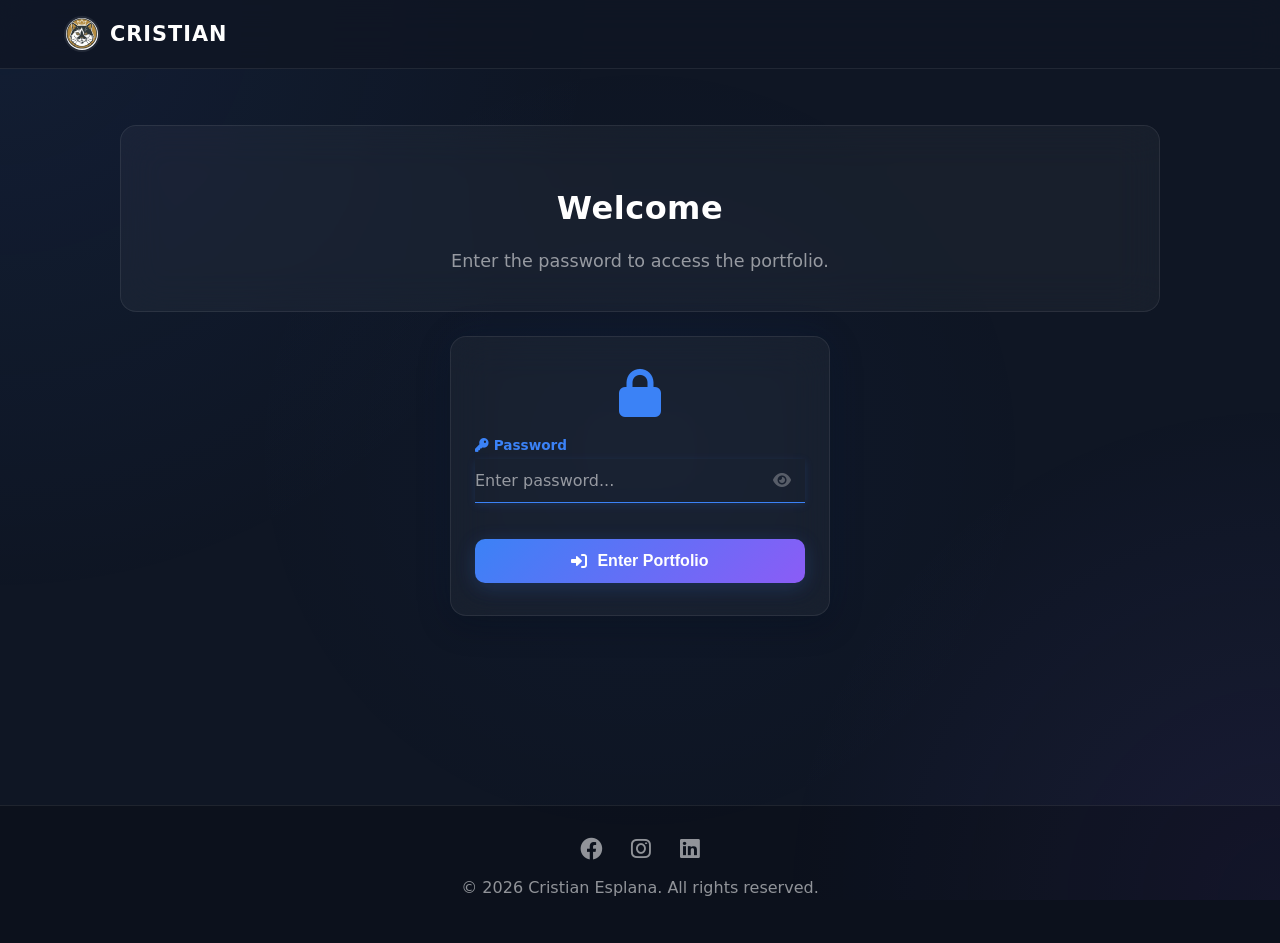
==== commit eb0abbd1: "Remove Theme Changer" ====
--- a/index.html
+++ b/index.html
@@ -15,9 +15,6 @@
         <div class="nav-container">
             <a href="index.html" class="logo"><img src="Cat.png" alt="logo" class="logo-icon">CRISTIAN</a>
             <div class="header-right">
-                <button id="themeToggle" class="theme-btn" title="Toggle Dark/Light Mode">
-                    <i class="fa fa-moon"></i>
-                </button>
                 <div class="search-box">
                     <input type="text" id="siteSearch" placeholder="Search...">
                 </div>
@@ -34,9 +31,6 @@
                     <i class="fa fa-search"></i>
                     <input type="text" id="menuSearch" placeholder="Search...">
                 </div>
-                <button type="button" id="menuThemeToggle" class="menu-theme-btn" title="Toggle Dark/Light Mode">
-                    <i class="fa fa-moon"></i> <span>Dark Mode</span>
-                </button>
             </div>
             <nav>
                 <ul class="menu-list">
--- a/style.css
+++ b/style.css
@@ -136,22 +136,6 @@
     border: 2px solid var(--border);
 }
 
-.theme-btn {
-    background: none;
-    border: 1px solid var(--border);
-    border-radius: 8px;
-    padding: 6px 10px;
-    font-size: 1rem;
-    cursor: pointer;
-    color: var(--text-secondary);
-    transition: border-color 0.3s, color 0.3s;
-}
-
-.theme-btn:hover {
-    border-color: var(--accent);
-    color: var(--accent);
-}
-
 .search-box input {
     background: var(--bg-card);
     color: var(--text-primary);
@@ -283,26 +267,7 @@
     outline: none;
 }
 
-.menu-theme-btn {
-    display: flex;
-    align-items: center;
-    justify-content: center;
-    gap: 10px;
-    width: 100%;
-    padding: 10px 16px;
-    border-radius: 24px;
-    border: 1px solid var(--border);
-    background: var(--bg-card);
-    color: var(--text-primary);
-    font-family: inherit;
-    font-size: 1rem;
-    font-weight: 600;
-    cursor: pointer;
-    transition: border-color 0.3s;
-}
-
-.menu-theme-btn:hover { border-color: var(--accent); }
-.menu-theme-btn i { color: var(--accent); font-size: 1.1rem; }
+
 
 
 /* ── 5. Pages & Glassmorphic Cards ── */
@@ -916,6 +881,50 @@
 .section-preview-title { margin: 0 0 16px; font-size: 1.2rem; color: var(--accent); }
 .section-preview-content { margin-bottom: 20px; }
 
+/* Fix cloned content inside the section preview modal */
+.section-preview-content .home-preview-about {
+    flex-direction: column;
+    gap: 16px;
+}
+
+.section-preview-content .hp-about-info {
+    width: 100%;
+}
+
+.section-preview-content .hp-detail-row {
+    display: flex;
+    width: 100%;
+}
+
+.section-preview-content .hp-about-photos {
+    display: flex;
+    justify-content: center;
+    padding: 10px 0;
+    min-height: 0;
+}
+
+.section-preview-content .hp-about-photos img {
+    width: 140px;
+    height: 100px;
+}
+
+.section-preview-content .home-preview-projects {
+    flex-direction: column;
+}
+
+.section-preview-content .hp-project {
+    width: 100%;
+}
+
+.section-preview-content .home-preview-contact {
+    flex-direction: column;
+}
+
+.section-preview-content .hp-form input,
+.section-preview-content .hp-form textarea {
+    pointer-events: none;
+}
+
 .section-preview-btn {
     display: flex; align-items: center; justify-content: center; gap: 8px;
     background: var(--gradient-accent); color: #fff; text-decoration: none;
@@ -1052,8 +1061,7 @@
 /* ── 16. Responsive Breakpoints ── */
 
 /* Mobile-first base */
-.header-right .search-box,
-.header-right .theme-btn { display: none; }
+.header-right .search-box { display: none; }
 
 .mobile-container { max-width: 100%; margin: auto; min-height: 80vh; padding: 0 12px; }
 .page { padding: 16px; }
@@ -1097,7 +1105,6 @@
 /* Desktop (>= 768px) */
 @media (min-width: 768px) {
     .header-right .search-box { display: block; }
-    .header-right .theme-btn { display: inline-block; }
     .menu-extras { display: none; }
 
     .mobile-container { max-width: 1160px; padding: 0 24px; }
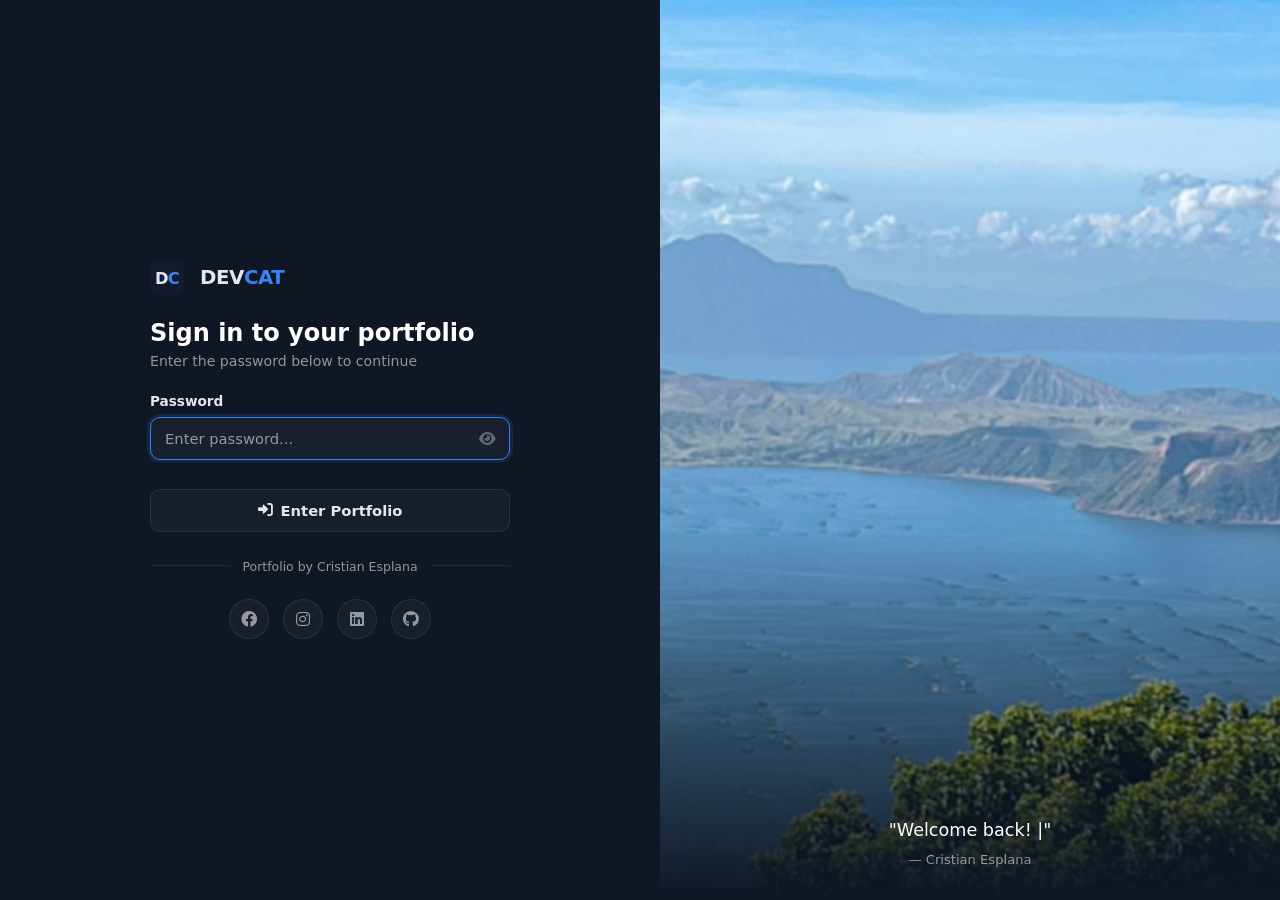
==== commit 496f41fa: "Update Layout and icon" ====
--- a/index.html
+++ b/index.html
@@ -5,7 +5,7 @@
     <meta name="viewport" content="width=device-width, initial-scale=1.0">
     <script>if(sessionStorage.getItem("portfolio_auth")!=="true")window.location.href="login.html";</script>
     <title>Cristian Esplana | Portfolio</title>
-    <link rel="icon" type="image/png" href="Cat.png">
+    <link rel="icon" type="image/svg+xml" href="icons/devcat.svg">
     <link rel="stylesheet" href="style.css">
     <link rel="stylesheet" href="https://cdnjs.cloudflare.com/ajax/libs/font-awesome/6.0.0/css/all.min.css">
 </head>
@@ -13,11 +13,18 @@
 
     <header>
         <div class="nav-container">
-            <a href="index.html" class="logo"><img src="Cat.png" alt="logo" class="logo-icon">CRISTIAN</a>
+            <a href="index.html" class="logo"><img src="icons/devcat.svg" alt="DevCat" class="logo-icon"><img src="icons/devcat-label.svg" alt="DevCat" class="logo-label"></a>
+            <nav class="tubelight-nav">
+                <a href="index.html" class="tubelight-link" data-page="index"><i class="fa fa-home"></i><span>Home</span></a>
+                <a href="projects.html" class="tubelight-link" data-page="projects"><i class="fa fa-code"></i><span>Projects</span></a>
+                <a href="about.html" class="tubelight-link" data-page="about"><i class="fa fa-user"></i><span>About</span></a>
+                <a href="contact.html" class="tubelight-link" data-page="contact"><i class="fa fa-envelope"></i><span>Contact</span></a>
+            </nav>
             <div class="header-right">
                 <div class="search-box">
                     <input type="text" id="siteSearch" placeholder="Search...">
                 </div>
+                <a href="#" class="desktop-signout" data-logout title="Sign Out"><i class="fa fa-sign-out-alt"></i></a>
                 <button id="menuBtn" class="menu-trigger">MENU ☰</button>
             </div>
         </div>
@@ -46,86 +53,202 @@
 
     <main class="mobile-container">
         <section id="home" class="page active">
-            <div class="hero-header">
-                <h1>Welcome, I'm Cristian Esplana, your next innovation partner.</h1>
-                <p>College Student, Freelance QA Analyst &amp; Aspiring Web Developer — building quality software one test at a time.</p>
-            </div>
-            <div class="scroll-preview">
-
-                <!-- Projects Preview -->
-                <div class="preview-item" data-section="projects">
-                    <h4><i class="fa fa-code"></i> Projects</h4>
-                    <p class="preview-sub">Click to preview</p>
-                    <div class="home-preview-projects">
-                        <div class="hp-project hp-project-full">
-                            <div class="hp-project-top">
-                                <span class="subject-tag">Comprog 1 &amp; 2</span>
-                                <span class="platform-tag"><i class="fa fa-calendar-check"></i></span>
-                            </div>
-                            <strong>POLYCAL</strong>
-                            <img class="hp-project-img" src="473167842_1277725740165776_4760458389630140038_n.png" alt="POLYCAL Mockup">
-                            <p>Student calendar app — Desktop (Tkinter) &amp; Mobile (Kivy) in Python.</p>
-                            <p>We Project Overview: Develop an application system designed for students to monitor upcoming events at PUP Parañaque. Beyond event tracking, the system will feature a Personalized Calendar where users can add private notes to specific dates. A key feature includes a Collaborative Invitation tool, allowing students to invite peers to view specific notes, facilitating shared study schedules or group reminders.</p>
-                            <div class="tech-stack">
-                                <span class="tech">Python</span>
-                                <span class="tech">Tkinter</span>
-                                <span class="tech">Kivy</span>
-                            </div>
-                        </div>
-                        <div class="hp-project">
-                            <div class="hp-project-top">
-                                <span class="subject-tag">Comprog 3</span>
-                                <span class="platform-tag"><i class="fa fa-users"></i></span>
-                            </div>
-                            <strong>Tic-Tac-Toe</strong>
-                            <img class="hp-project-img" src="473167842_1277725740165776_4760458389630140038_n.png" alt="Tic-Tac-Toe Mockup">
-                            <p>Console two-player game built with C++ as a group project.</p>
-                            <div class="tech-stack">
-                                <span class="tech">C++</span>
-                                <span class="tech">OOP</span>
-                            </div>
-                        </div>
-                    </div>
-                </div>
-
-                <!-- About Me Preview -->
-                <div class="preview-item" data-section="about">
-                    <h4><i class="fa fa-user"></i> About Me</h4>
-                    <p class="preview-sub">Click to preview</p>
-                    <div class="home-preview-about">
-                        <div class="hp-about-info">
-                            <div class="hp-profile-row">
-                                <img src="DP.jpg" alt="Cristian Esplana" class="hp-avatar-img">
-                                <div>
-                                    <strong>Cristian Esplana</strong>
-                                    <span>2nd Year BSIT Student</span>
-                                </div>
-                            </div>
-                            <div class="hp-detail-row"><i class="fa fa-briefcase"></i> Freelance QA Analyst</div>
-                            <div class="hp-detail-row"><i class="fa fa-bullseye"></i> Senior QA Automation Engineer</div>
-                        </div>
-                        <div class="hp-about-photos">
-                            <img src="gallery1.jpg" alt="Manila Riverside">
-                            <img src="gallery2.jpg" alt="Taal Volcano, Tagaytay">
-                        </div>
-                    </div>
-                </div>
-
-                <!-- Contact Preview -->
-                <div class="preview-item" data-section="contact">
-                    <h4><i class="fa fa-envelope"></i> Contact</h4>
-                    <p class="preview-sub">Click to preview</p>
-                    <div class="home-preview-contact">
-                        <div class="hp-contact-info">
-                            <div class="hp-detail-row"><i class="fa fa-phone"></i> +63 900 000 0000</div>
-                            <div class="hp-detail-row"><i class="fa fa-envelope"></i> cristian.e@email.com</div>
-                            <div class="hp-detail-row"><i class="fa fa-map-marker-alt"></i> Manila, Philippines</div>
-                        </div>
-                        <form class="hp-form" onsubmit="event.preventDefault(); location.href='contact.html';">
-                            <input type="email" placeholder="Your email..." disabled>
-                            <textarea rows="2" placeholder="Your message..." disabled></textarea>
-                            <button type="submit"><i class="fa fa-paper-plane"></i> Send Message</button>
-                        </form>
+            <div class="hero-header hero-cloud">
+                <h1><span class="hero-muted">College Student &amp; Freelance QA.</span><br>Your next innovation partner.</h1>
+                <div class="hero-divider"></div>
+                <div class="logo-cloud">
+                    <div class="logo-cloud-track">
+                        <div class="logo-chip"><img src="icons/python.svg" alt="Python"><span>Python</span></div>
+                        <div class="logo-chip"><img src="icons/java.svg" alt="Java"><span>Java</span></div>
+                        <div class="logo-chip"><img src="icons/cpp.svg" alt="C++"><span>C++</span></div>
+                        <div class="logo-chip"><img src="icons/html5.svg" alt="HTML5"><span>HTML5</span></div>
+                        <div class="logo-chip"><img src="icons/css.svg" alt="CSS3"><span>CSS3</span></div>
+                        <div class="logo-chip"><img src="icons/javascript.svg" alt="JavaScript"><span>JavaScript</span></div>
+                        <div class="logo-chip"><img src="icons/sql.svg" alt="SQL"><span>SQL</span></div>
+                        <div class="logo-chip"><img src="icons/github.svg" alt="GitHub"><span>GitHub</span></div>
+                        <div class="logo-chip"><img src="icons/vscode.svg" alt="VS Code"><span>VS Code</span></div>
+                        <div class="logo-chip"><img src="icons/tailwind.svg" alt="Tailwind"><span>Tailwind</span></div>
+                        <div class="logo-chip"><img src="icons/vue.svg" alt="Vue.js"><span>Vue.js</span></div>
+                        <div class="logo-chip"><img src="icons/claude.svg" alt="Claude"><span>Claude</span></div>
+                        <div class="logo-chip"><img src="icons/gemini.svg" alt="Gemini"><span>Gemini</span></div>
+                        <!-- Duplicate for seamless loop -->
+                        <div class="logo-chip"><img src="icons/python.svg" alt="Python"><span>Python</span></div>
+                        <div class="logo-chip"><img src="icons/java.svg" alt="Java"><span>Java</span></div>
+                        <div class="logo-chip"><img src="icons/cpp.svg" alt="C++"><span>C++</span></div>
+                        <div class="logo-chip"><img src="icons/html5.svg" alt="HTML5"><span>HTML5</span></div>
+                        <div class="logo-chip"><img src="icons/css.svg" alt="CSS3"><span>CSS3</span></div>
+                        <div class="logo-chip"><img src="icons/javascript.svg" alt="JavaScript"><span>JavaScript</span></div>
+                        <div class="logo-chip"><img src="icons/sql.svg" alt="SQL"><span>SQL</span></div>
+                        <div class="logo-chip"><img src="icons/github.svg" alt="GitHub"><span>GitHub</span></div>
+                        <div class="logo-chip"><img src="icons/vscode.svg" alt="VS Code"><span>VS Code</span></div>
+                        <div class="logo-chip"><img src="icons/tailwind.svg" alt="Tailwind"><span>Tailwind</span></div>
+                        <div class="logo-chip"><img src="icons/vue.svg" alt="Vue.js"><span>Vue.js</span></div>
+                        <div class="logo-chip"><img src="icons/claude.svg" alt="Claude"><span>Claude</span></div>
+                        <div class="logo-chip"><img src="icons/gemini.svg" alt="Gemini"><span>Gemini</span></div>
+                    </div>
+                </div>
+                <div class="hero-divider"></div>
+            </div>
+            <div class="home-sections">
+
+                <!-- Projects — Blog Card Grid -->
+                <div class="blog-section">
+                    <div class="blog-section-header">
+                        <span class="blog-tagline"><i class="fa fa-code"></i> Projects</span>
+                        <h2>Featured Work</h2>
+                        <p>A collection of academic and personal projects built across multiple semesters — from desktop apps to console games.</p>
+                        <a href="projects.html" class="blog-view-all">View all projects <i class="fa fa-arrow-right"></i></a>
+                    </div>
+                    <div class="glass-grid">
+                        <a href="projects.html" class="glass-card">
+                            <div class="glass-card-img">
+                                <img src="473167842_1277725740165776_4760458389630140038_n.png" alt="POLYCAL">
+                                <div class="glass-card-tags">
+                                    <span class="glass-tag">Comprog 1 &amp; 2</span>
+                                    <span class="glass-tag"><i class="fa fa-desktop"></i> Desktop</span>
+                                </div>
+                                <div class="glass-card-overlay">
+                                    <span class="glass-card-read"><i class="fa fa-book-open"></i> View Details</span>
+                                </div>
+                            </div>
+                            <div class="glass-card-body">
+                                <h3>POLYCAL</h3>
+                                <p>Student calendar app for PUP Parañaque — manage schedules, deadlines, and collaborate with peers. Desktop &amp; Mobile.</p>
+                            </div>
+                            <div class="glass-card-footer">
+                                <div class="glass-card-author">
+                                    <img src="DP.jpg" alt="Cristian">
+                                    <div><strong>Cristian Esplana</strong><span>1st Sem 2024</span></div>
+                                </div>
+                                <div class="glass-card-meta"><i class="fa fa-clock"></i> Python · Tkinter</div>
+                            </div>
+                        </a>
+                        <a href="projects.html" class="glass-card">
+                            <div class="glass-card-img">
+                                <img src="501349887_1279814190234263_7639640468511384140_n.png" alt="Tic-Tac-Toe">
+                                <div class="glass-card-tags">
+                                    <span class="glass-tag">Comprog 3</span>
+                                    <span class="glass-tag"><i class="fa fa-users"></i> Group</span>
+                                </div>
+                                <div class="glass-card-overlay">
+                                    <span class="glass-card-read"><i class="fa fa-book-open"></i> View Details</span>
+                                </div>
+                            </div>
+                            <div class="glass-card-body">
+                                <h3>Tic-Tac-Toe</h3>
+                                <p>Console-based two-player game applying object-oriented programming concepts as a collaborative group project.</p>
+                            </div>
+                            <div class="glass-card-footer">
+                                <div class="glass-card-author">
+                                    <img src="DP.jpg" alt="Cristian">
+                                    <div><strong>Cristian Esplana</strong><span>1st Sem 2025</span></div>
+                                </div>
+                                <div class="glass-card-meta"><i class="fa fa-clock"></i> C++ · OOP</div>
+                            </div>
+                        </a>
+                        <a href="projects.html" class="glass-card">
+                            <div class="glass-card-img">
+                                <img src="LOGO.png" alt="Book Inventory">
+                                <div class="glass-card-tags">
+                                    <span class="glass-tag">Free Elective</span>
+                                    <span class="glass-tag"><i class="fa fa-user"></i> Solo</span>
+                                </div>
+                                <div class="glass-card-overlay">
+                                    <span class="glass-card-read"><i class="fa fa-book-open"></i> View Details</span>
+                                </div>
+                            </div>
+                            <div class="glass-card-body">
+                                <h3>Book Inventory CRUD</h3>
+                                <p>Solo CRUD application for managing a book inventory system — covering create, read, update, and delete operations.</p>
+                            </div>
+                            <div class="glass-card-footer">
+                                <div class="glass-card-author">
+                                    <img src="DP.jpg" alt="Cristian">
+                                    <div><strong>Cristian Esplana</strong><span>2nd Sem 2025</span></div>
+                                </div>
+                                <div class="glass-card-meta"><i class="fa fa-clock"></i> Java · CRUD</div>
+                            </div>
+                        </a>
+                    </div>
+                </div>
+
+                <!-- About Me -->
+                <div class="home-tc-section">
+                    <div class="home-tc-layout">
+                        <div class="home-tc-image">
+                            <img src="DP.jpg" alt="Cristian Esplana">
+                        </div>
+                        <div class="home-tc-card">
+                            <span class="home-tc-label"><i class="fa fa-user"></i> About Me</span>
+                            <h2>Cristian Esplana</h2>
+                            <p class="home-tc-subtitle">2nd Year BSIT Student</p>
+                            <p class="home-tc-desc">Working Student &amp; Freelance QA Analyst specializing in Quality Assurance and Web Development. Aspiring to become a Senior QA Automation Engineer.</p>
+                            <div class="profile-tc-socials">
+                                <a href="#" aria-label="GitHub"><i class="fab fa-github"></i></a>
+                                <a href="#" aria-label="Facebook"><i class="fab fa-facebook"></i></a>
+                                <a href="#" aria-label="LinkedIn"><i class="fab fa-linkedin"></i></a>
+                            </div>
+                            <a href="about.html" class="home-tc-link"><i class="fa fa-arrow-right"></i> More About Me</a>
+                        </div>
+                    </div>
+                </div>
+
+                <!-- Contact — Feature Section -->
+                <div class="feature-section">
+                    <div class="feature-layout">
+                        <!-- Left: Scrolling Photo Card -->
+                        <div class="feature-scroll-card">
+                            <div class="feature-scroll-inner">
+                                <div class="feature-scroll-track feature-scroll-photos">
+                                    <div class="feature-photo">
+                                        <img src="gallery1.jpg" alt="Manila Riverside">
+                                        <div class="feature-photo-caption">Manila Riverside</div>
+                                    </div>
+                                    <div class="feature-photo">
+                                        <img src="gallery2.jpg" alt="Taal Volcano, Tagaytay">
+                                        <div class="feature-photo-caption">Taal Volcano, Tagaytay</div>
+                                    </div>
+                                    <div class="feature-photo">
+                                        <img src="https://picsum.photos/seed/ocean22/400/260" alt="Coastal Horizon">
+                                        <div class="feature-photo-caption">Coastal Horizon</div>
+                                    </div>
+                                    <div class="feature-photo">
+                                        <img src="https://picsum.photos/seed/rooftop7/400/260" alt="Rooftop View">
+                                        <div class="feature-photo-caption">Rooftop View</div>
+                                    </div>
+                                    <!-- Duplicated for seamless loop -->
+                                    <div class="feature-photo">
+                                        <img src="gallery1.jpg" alt="Manila Riverside">
+                                        <div class="feature-photo-caption">Manila Riverside</div>
+                                    </div>
+                                    <div class="feature-photo">
+                                        <img src="gallery2.jpg" alt="Taal Volcano, Tagaytay">
+                                        <div class="feature-photo-caption">Taal Volcano, Tagaytay</div>
+                                    </div>
+                                    <div class="feature-photo">
+                                        <img src="https://picsum.photos/seed/ocean22/400/260" alt="Coastal Horizon">
+                                        <div class="feature-photo-caption">Coastal Horizon</div>
+                                    </div>
+                                    <div class="feature-photo">
+                                        <img src="https://picsum.photos/seed/rooftop7/400/260" alt="Rooftop View">
+                                        <div class="feature-photo-caption">Rooftop View</div>
+                                    </div>
+                                </div>
+                            </div>
+                            <div class="feature-scroll-fade-top"></div>
+                            <div class="feature-scroll-fade-bottom"></div>
+                        </div>
+
+                        <!-- Right: Content -->
+                        <div class="feature-content">
+                            <span class="blog-tagline"><i class="fa fa-envelope"></i> Contact</span>
+                            <h2>Get in Touch</h2>
+                            <form class="feature-form" onsubmit="event.preventDefault(); location.href='contact.html';">
+                                <input type="email" placeholder="Your email address..." required>
+                                <textarea rows="3" placeholder="Your message..." required></textarea>
+                                <button type="submit" class="send-btn"><span>Send Message</span> <i class="fa fa-paper-plane"></i></button>
+                            </form>
+                        </div>
                     </div>
                 </div>
 
--- a/style.css
+++ b/style.css
@@ -128,12 +128,18 @@
 }
 
 .logo-icon {
-    height: 44px;
-    width: 44px;
-    object-fit: cover;
-    margin-right: 10px;
-    border-radius: 50%;
-    border: 2px solid var(--border);
+    height: 30px;
+    width: 30px;
+    object-fit: contain;
+    margin-right: 6px;
+    border-radius: 8px;
+    flex-shrink: 0;
+}
+
+.logo-label {
+    height: 18px;
+    width: auto;
+    object-fit: contain;
 }
 
 .search-box input {
@@ -168,6 +174,121 @@
 }
 
 .menu-trigger:hover { border-color: var(--accent); }
+
+
+/* ── 3b. Tubelight Navbar (Desktop) ── */
+
+.tubelight-nav {
+    display: none;
+}
+
+.desktop-signout {
+    display: none;
+}
+
+@media (min-width: 768px) {
+    .tubelight-nav {
+        display: flex;
+        align-items: center;
+        gap: 2px;
+        background: rgba(255, 255, 255, 0.04);
+        border: 1px solid var(--border);
+        -webkit-backdrop-filter: blur(16px);
+        backdrop-filter: blur(16px);
+        padding: 4px;
+        border-radius: 9999px;
+    }
+
+    .tubelight-link {
+        position: relative;
+        display: flex;
+        align-items: center;
+        gap: 6px;
+        padding: 8px 22px;
+        border-radius: 9999px;
+        text-decoration: none;
+        font-size: 0.82rem;
+        font-weight: 600;
+        color: var(--text-secondary);
+        transition: color 0.3s, background 0.3s;
+        white-space: nowrap;
+    }
+
+    .tubelight-link i {
+        display: none;
+    }
+
+    .tubelight-link:hover {
+        color: var(--accent);
+    }
+
+    .tubelight-link.active {
+        color: var(--accent);
+        background: rgba(59, 130, 246, 0.07);
+    }
+
+    .tubelight-link.active::before {
+        content: '';
+        position: absolute;
+        top: -1px;
+        left: 50%;
+        transform: translateX(-50%);
+        width: 28px;
+        height: 3px;
+        background: var(--accent);
+        border-radius: 4px 4px 0 0;
+        animation: tubelightPulse 2s ease-in-out infinite alternate;
+    }
+
+    .tubelight-link.active::after {
+        content: '';
+        position: absolute;
+        top: -6px;
+        left: 50%;
+        transform: translateX(-50%);
+        width: 40px;
+        height: 16px;
+        background: radial-gradient(ellipse, rgba(59, 130, 246, 0.3) 0%, transparent 70%);
+        border-radius: 50%;
+        pointer-events: none;
+        filter: blur(4px);
+        animation: tubelightGlow 2s ease-in-out infinite alternate;
+    }
+
+    @keyframes tubelightPulse {
+        from { opacity: 0.8; width: 24px; }
+        to   { opacity: 1;   width: 32px; }
+    }
+
+    @keyframes tubelightGlow {
+        from { opacity: 0.5; transform: translateX(-50%) scale(0.9); }
+        to   { opacity: 1;   transform: translateX(-50%) scale(1.1); }
+    }
+
+    .menu-trigger {
+        display: none !important;
+    }
+
+    .desktop-signout {
+        display: flex;
+        align-items: center;
+        justify-content: center;
+        width: 34px;
+        height: 34px;
+        border-radius: 50%;
+        color: var(--text-secondary);
+        border: 1px solid var(--border);
+        text-decoration: none;
+        font-size: 0.9rem;
+        transition: color 0.3s, border-color 0.3s, background 0.3s;
+    }
+
+    .desktop-signout:hover {
+        color: #ef4444;
+        border-color: rgba(239, 68, 68, 0.4);
+        background: rgba(239, 68, 68, 0.08);
+    }
+}
 
 
 /* ── 4. Nav Modal & Menu ── */
@@ -351,91 +472,598 @@
 
 .hero-header strong { color: var(--accent); }
 
-.scroll-preview {
+/* Hero — Logo Cloud variant */
+.hero-cloud {
+    text-align: center;
+    overflow: hidden;
+}
+
+.hero-cloud h1 {
+    font-size: 1.4rem;
+    font-weight: 600;
+    line-height: 1.5;
+    margin-bottom: 0;
+}
+
+.hero-muted {
+    color: var(--text-secondary);
+    font-weight: 500;
+}
+
+.hero-divider {
+    height: 1px;
+    margin: 16px auto;
+    background: var(--border);
+    -webkit-mask-image: linear-gradient(to right, transparent, black, transparent);
+    mask-image: linear-gradient(to right, transparent, black, transparent);
+}
+
+.logo-cloud {
+    overflow: hidden;
+    padding: 8px 0;
+    -webkit-mask-image: linear-gradient(to right, transparent, black 12%, black 88%, transparent);
+    mask-image: linear-gradient(to right, transparent, black 12%, black 88%, transparent);
+}
+
+.logo-cloud-track {
+    display: flex;
+    align-items: center;
+    gap: 28px;
+    width: max-content;
+    animation: logoSlide 25s linear infinite;
+}
+
+.logo-chip {
+    display: flex;
+    align-items: center;
+    gap: 8px;
+    padding: 6px 14px 6px 8px;
+    border-radius: 20px;
+    background: rgba(255, 255, 255, 0.05);
+    border: 1px solid var(--border);
+    flex-shrink: 0;
+    transition: background 0.3s, border-color 0.3s;
+    cursor: default;
+}
+
+.logo-chip:hover {
+    background: rgba(255, 255, 255, 0.1);
+    border-color: var(--border-hover);
+}
+
+.logo-chip img {
+    height: 18px;
+    width: 18px;
+    pointer-events: none;
+    -webkit-user-select: none;
+    user-select: none;
+    flex-shrink: 0;
+}
+
+.logo-chip span {
+    font-size: 0.72rem;
+    font-weight: 600;
+    color: var(--text-secondary);
+    white-space: nowrap;
+    -webkit-user-select: none;
+    user-select: none;
+}
+
+@keyframes logoSlide {
+    0%   { transform: translateX(0); }
+    100% { transform: translateX(-50%); }
+}
+
+@media (min-width: 768px) {
+    .hero-cloud h1 {
+        font-size: 1.8rem;
+    }
+
+    .logo-chip img {
+        height: 20px;
+        width: 20px;
+    }
+
+    .logo-chip span {
+        font-size: 0.78rem;
+    }
+
+    .logo-chip {
+        padding: 7px 16px 7px 10px;
+    }
+}
+
+@media (min-width: 1260px) {
+    .hero-cloud h1 {
+        font-size: 2.2rem;
+    }
+}
+
+/* ── 6b–9. Home: Sections ── */
+
+.home-sections {
     display: flex;
     flex-direction: column;
+    gap: 40px;
+}
+
+/* Blog Card Grid (Projects) */
+.blog-section-header {
+    text-align: center;
+    margin-bottom: 24px;
+}
+
+.blog-tagline {
+    display: inline-flex;
+    align-items: center;
+    gap: 6px;
+    font-size: 0.72rem;
+    font-weight: 700;
+    padding: 5px 14px;
+    border-radius: 20px;
+    background: rgba(59, 130, 246, 0.15);
+    color: var(--accent);
+    border: 1px solid rgba(59, 130, 246, 0.25);
+    margin-bottom: 14px;
+    text-transform: uppercase;
+    letter-spacing: 0.5px;
+}
+
+.blog-section-header h2 {
+    font-size: 1.6rem;
+    font-weight: 700;
+    color: #fff;
+    margin: 10px 0 8px;
+}
+
+.blog-section-header p {
+    color: var(--text-secondary);
+    font-size: 0.9rem;
+    line-height: 1.6;
+    margin: 0 0 14px;
+}
+
+.blog-view-all {
+    display: inline-flex;
+    align-items: center;
+    gap: 6px;
+    color: var(--accent);
+    font-size: 0.85rem;
+    font-weight: 600;
+    text-decoration: none;
+    transition: gap 0.2s;
+}
+
+.blog-view-all:hover {
+    gap: 10px;
+    text-decoration: underline;
+}
+
+.blog-grid {
+    display: grid;
+    grid-template-columns: 1fr;
     gap: 16px;
 }
 
-.scroll-preview .preview-item:nth-child(1) {
-    background: linear-gradient(135deg, rgba(59, 130, 246, 0.08), rgba(139, 92, 246, 0.06));
-    border-color: rgba(59, 130, 246, 0.15);
-}
-
-.scroll-preview .preview-item:nth-child(2) {
-    background: linear-gradient(135deg, rgba(139, 92, 246, 0.08), rgba(236, 72, 153, 0.06));
-    border-color: rgba(139, 92, 246, 0.15);
-}
-
-.scroll-preview .preview-item:nth-child(3) {
-    background: linear-gradient(135deg, rgba(249, 115, 22, 0.08), rgba(239, 68, 68, 0.06));
-    border-color: rgba(249, 115, 22, 0.15);
-}
-
-.preview-item h4 {
+.blog-card {
+    display: flex;
+    flex-direction: column;
+    background: var(--bg-card);
+    border: 1px solid var(--border);
+    border-radius: 14px;
+    overflow: hidden;
+    text-decoration: none;
+    color: inherit;
+    transition: transform 0.3s, box-shadow 0.3s, border-color 0.3s;
+}
+
+.blog-card:hover {
+    transform: translateY(-4px);
+    box-shadow: var(--shadow-card), 0 0 50px rgba(59, 130, 246, 0.1);
+    border-color: var(--border-hover);
+}
+
+.blog-card-img {
+    width: 100%;
+    aspect-ratio: 16 / 9;
+    overflow: hidden;
+    background: var(--bg-secondary);
+}
+
+.blog-card-img img {
+    width: 100%;
+    height: 100%;
+    object-fit: cover;
+    display: block;
+    transition: opacity 0.3s;
+}
+
+.blog-card:hover .blog-card-img img {
+    opacity: 0.8;
+}
+
+.blog-card-body {
+    padding: 18px;
+    flex: 1;
+    display: flex;
+    flex-direction: column;
+    gap: 8px;
+}
+
+.blog-card-body h3 {
+    margin: 0;
+    font-size: 1.1rem;
+    font-weight: 700;
     color: #fff;
-    font-size: 1rem;
-    margin: 0 0 2px;
-}
-
-.preview-sub {
+}
+
+.blog-card-body p {
+    margin: 0;
+    font-size: 0.82rem;
+    color: var(--text-secondary);
+    line-height: 1.5;
+}
+
+.blog-card-footer {
+    padding: 0 18px 18px;
+    font-size: 0.82rem;
+    font-weight: 600;
+    color: var(--accent);
+    display: flex;
+    align-items: center;
+}
+
+.blog-card-footer span {
+    display: inline-flex;
+    align-items: center;
+    gap: 6px;
+    transition: gap 0.2s;
+}
+
+.blog-card:hover .blog-card-footer span {
+    gap: 10px;
+}
+
+@media (min-width: 600px) {
+    .blog-grid {
+        grid-template-columns: 1fr 1fr;
+    }
+}
+
+@media (min-width: 768px) {
+    .blog-section-header h2 {
+        font-size: 2rem;
+    }
+}
+
+@media (min-width: 1024px) {
+    .blog-grid {
+        grid-template-columns: 1fr 1fr 1fr;
+    }
+}
+
+/* Feature Section (Contact) */
+.feature-layout {
+    display: flex;
+    flex-direction: column;
+    gap: 28px;
+}
+
+.feature-scroll-card {
+    position: relative;
+    width: 100%;
+    background: var(--bg-card);
+    border: 1px solid var(--border);
+    border-radius: 14px;
+    overflow: hidden;
+    box-shadow: var(--shadow-card);
+    -webkit-backdrop-filter: blur(var(--glass-blur));
+    backdrop-filter: blur(var(--glass-blur));
+}
+
+.feature-scroll-inner {
+    height: 280px;
+    overflow: hidden;
+    position: relative;
+}
+
+.feature-scroll-track {
+    display: flex;
+    flex-direction: column;
+    animation: featureScroll 14s linear infinite;
+}
+
+@keyframes featureScroll {
+    0%   { transform: translateY(0); }
+    100% { transform: translateY(-50%); }
+}
+
+.feature-scroll-card:hover .feature-scroll-track {
+    animation-play-state: paused;
+}
+
+.feature-item {
+    display: flex;
+    align-items: center;
+    gap: 12px;
+    padding: 16px 18px;
+    border-bottom: 1px solid var(--border);
+}
+
+.feature-item-icon {
+    width: 40px;
+    height: 40px;
+    border-radius: 12px;
+    background: rgba(59, 130, 246, 0.12);
+    display: flex;
+    align-items: center;
+    justify-content: center;
+    color: var(--accent);
+    font-size: 0.9rem;
+    flex-shrink: 0;
+}
+
+.feature-item-text {
+    flex: 1;
+    min-width: 0;
+}
+
+.feature-item-text strong {
+    display: block;
+    font-size: 0.88rem;
+    color: #fff;
+    font-weight: 600;
+}
+
+.feature-item-text span {
     font-size: 0.75rem;
     color: var(--text-secondary);
-    margin: 2px 0 12px;
-}
-
-
-/* ── 7. Home: Project Preview Cards ── */
-
-.home-preview-projects { display: flex; flex-direction: column; gap: 10px; }
-
-.hp-project {
-    background: rgba(255, 255, 255, 0.03);
-    border: 1px solid var(--border);
-    border-radius: 12px;
+}
+
+.feature-item-arrow {
+    color: var(--text-secondary);
+    font-size: 0.7rem;
+    flex-shrink: 0;
+}
+
+/* Scrolling Photos variant */
+.feature-scroll-photos {
+    gap: 0;
+}
+
+.feature-photo {
+    position: relative;
+    flex-shrink: 0;
+}
+
+.feature-photo img {
+    width: 100%;
+    height: 180px;
+    object-fit: cover;
+    display: block;
+}
+
+.feature-photo-caption {
+    position: absolute;
+    bottom: 0;
+    left: 0;
+    width: 100%;
+    padding: 8px 14px;
+    font-size: 0.75rem;
+    font-weight: 600;
+    color: #fff;
+    background: linear-gradient(to top, rgba(0, 0, 0, 0.7), transparent);
+}
+
+@media (min-width: 768px) {
+    .feature-photo img {
+        height: 200px;
+    }
+}
+
+.feature-scroll-fade-top,
+.feature-scroll-fade-bottom {
+    position: absolute;
+    left: 0;
+    width: 100%;
+    height: 40px;
+    pointer-events: none;
+    z-index: 1;
+}
+
+.feature-scroll-fade-top {
+    top: 0;
+    background: linear-gradient(to bottom, var(--bg-primary), transparent);
+}
+
+.feature-scroll-fade-bottom {
+    bottom: 0;
+    background: linear-gradient(to top, var(--bg-primary), transparent);
+}
+
+.feature-content {
+    display: flex;
+    flex-direction: column;
+    gap: 14px;
+}
+
+.feature-content h2 {
+    font-size: 1.3rem;
+    font-weight: 700;
+    color: #fff;
+    line-height: 1.5;
+    margin: 0;
+}
+
+.feature-muted {
+    font-weight: 400;
+    color: var(--text-secondary);
+    font-size: 0.9rem;
+}
+
+.feature-badges {
+    display: flex;
+    gap: 8px;
+    flex-wrap: wrap;
+}
+
+.feature-badge {
+    display: inline-flex;
+    align-items: center;
+    gap: 6px;
+    padding: 8px 16px;
+    border-radius: 20px;
+    background: rgba(59, 130, 246, 0.12);
+    border: 1px solid rgba(59, 130, 246, 0.2);
+    color: var(--accent);
+    font-size: 0.78rem;
+    font-weight: 600;
+}
+
+.feature-form {
+    display: flex;
+    flex-direction: column;
+    gap: 10px;
+    margin-top: 4px;
+}
+
+.feature-form input,
+.feature-form textarea {
+    width: 100%;
     padding: 12px 14px;
+    border: 1px solid var(--border);
+    border-radius: 10px;
+    background: var(--bg-card);
+    color: var(--text-primary);
+    font-family: inherit;
+    font-size: 0.88rem;
+    box-sizing: border-box;
+    resize: none;
+    transition: border-color 0.3s;
+}
+
+.feature-form input::placeholder,
+.feature-form textarea::placeholder {
+    color: var(--text-secondary);
+}
+
+.feature-form input:focus,
+.feature-form textarea:focus {
+    outline: none;
+    border-color: var(--accent);
+    box-shadow: 0 0 0 2px rgba(59, 130, 246, 0.15);
+}
+
+@media (min-width: 768px) {
+    .feature-layout {
+        flex-direction: row;
+        align-items: center;
+    }
+
+    .feature-scroll-card {
+        width: 340px;
+        flex-shrink: 0;
+    }
+
+    .feature-content {
+        flex: 1;
+    }
+
+    .feature-content h2 {
+        font-size: 1.5rem;
+    }
+}
+
+@media (min-width: 1260px) {
+    .feature-scroll-card {
+        width: 380px;
+    }
+
+    .feature-content h2 {
+        font-size: 1.7rem;
+    }
+}
+
+.home-tc-layout {
     display: flex;
     flex-direction: column;
+    align-items: center;
+}
+
+.home-tc-image {
+    width: 100%;
+    border-radius: 20px;
+    overflow: hidden;
+    border: 1px solid var(--border);
+    background: var(--bg-card);
+    flex-shrink: 0;
+}
+
+.home-tc-image img {
+    width: 100%;
+    aspect-ratio: 1;
+    object-fit: cover;
+    object-position: center;
+    display: block;
+}
+
+.home-tc-card {
+    background: var(--bg-card);
+    -webkit-backdrop-filter: blur(var(--glass-blur));
+    backdrop-filter: blur(var(--glass-blur));
+    border: 1px solid var(--border);
+    border-radius: 20px;
+    padding: 24px 22px;
+    box-shadow: 0 12px 40px rgba(0, 0, 0, 0.4), var(--shadow-glow);
+    margin-top: -28px;
+    z-index: 1;
+    position: relative;
+    width: 92%;
+}
+
+.home-tc-label {
+    display: inline-flex;
+    align-items: center;
     gap: 6px;
-    transition: border-color 0.3s;
-}
-
-.hp-project:hover { border-color: var(--border-hover); }
-
-.hp-project-top { display: flex; align-items: center; gap: 6px; margin-bottom: 2px; }
-.hp-project strong { font-size: 0.92rem; color: #fff; }
-.hp-project p { margin: 0; font-size: 0.78rem; color: var(--text-secondary); line-height: 1.4; }
-
-.hp-project-img {
-    width: 100%;
-    max-height: 160px;
-    object-fit: cover;
-    border-radius: 8px;
-    margin: 4px 0;
-    border: 1px solid var(--border);
-}
-
-.hp-project-full .hp-project-img { max-height: 220px; }
-
-
-/* ── 8. Home: About Preview (Polaroid Photos) ── */
-
-.home-preview-about { display: flex; flex-direction: column; gap: 12px; }
-
-.hp-profile-row { display: flex; align-items: center; gap: 12px; margin-bottom: 8px; }
-
-.hp-avatar-img {
-    width: 50px; height: 50px;
-    border-radius: 50%;
-    object-fit: cover;
-    object-position: top;
-    border: 2px solid var(--accent);
-    box-shadow: 0 0 16px rgba(59, 130, 246, 0.2);
-}
-
-.hp-profile-row div { display: flex; flex-direction: column; }
-.hp-profile-row strong { font-size: 0.95rem; color: #fff; }
-.hp-profile-row span { font-size: 0.75rem; color: var(--text-secondary); }
+    font-size: 0.72rem;
+    font-weight: 700;
+    padding: 5px 14px;
+    border-radius: 20px;
+    background: rgba(59, 130, 246, 0.15);
+    color: var(--accent);
+    border: 1px solid rgba(59, 130, 246, 0.25);
+    margin-bottom: 12px;
+    text-transform: uppercase;
+    letter-spacing: 0.5px;
+}
+
+.home-tc-card h2 {
+    margin: 0 0 4px;
+    font-size: 1.5rem;
+    font-weight: 700;
+    color: #fff;
+}
+
+.home-tc-subtitle {
+    font-size: 0.85rem;
+    font-weight: 600;
+    color: var(--text-secondary);
+    margin: 0 0 14px;
+}
+
+.home-tc-desc {
+    font-size: 0.88rem;
+    line-height: 1.6;
+    color: var(--text-secondary);
+    margin: 0 0 16px;
+}
+
+.home-tc-contact-rows {
+    display: flex;
+    flex-direction: column;
+    gap: 4px;
+    margin-bottom: 16px;
+}
 
 .hp-detail-row {
     font-size: 0.82rem;
@@ -443,7 +1071,7 @@
     border-radius: 20px;
     background: rgba(59, 130, 246, 0.1);
     border: 1px solid rgba(59, 130, 246, 0.2);
-    margin-bottom: 6px;
+    margin-bottom: 4px;
     display: inline-flex;
     align-items: center;
     gap: 8px;
@@ -453,96 +1081,102 @@
 
 .hp-detail-row i { color: var(--accent); width: 14px; text-align: center; }
 
-.hp-about-photos {
-    display: flex;
-    justify-content: center;
-    gap: 0;
-    padding: 20px 10px 10px;
-    position: relative;
-    min-height: 120px;
-}
-
-.hp-about-photos img {
-    width: 120px;
-    height: 90px;
-    object-fit: cover;
-    border-radius: 6px;
-    border: 3px solid rgba(255, 255, 255, 0.15);
-    box-shadow: 0 8px 24px rgba(0, 0, 0, 0.5);
-    position: relative;
-    transition: transform 0.4s ease, box-shadow 0.4s ease;
-}
-
-.hp-about-photos img:first-child {
-    transform: rotate(-6deg);
-    z-index: 1;
-    margin-right: -20px;
-}
-
-.hp-about-photos img:last-child {
-    transform: rotate(4deg);
-    z-index: 2;
-}
-
-.hp-about-photos img:hover {
-    transform: rotate(0deg) translateY(-8px) scale(1.05);
-    box-shadow: 0 16px 40px rgba(0, 0, 0, 0.6);
-    z-index: 10;
-}
-
-
-/* ── 9. Home: Contact Preview ── */
-
-.home-preview-contact { display: flex; flex-direction: column; gap: 12px; }
-.hp-contact-info { display: flex; flex-direction: column; gap: 4px; }
-
-.hp-form { display: flex; flex-direction: column; gap: 8px; }
-
-.hp-form input,
-.hp-form textarea {
-    width: 100%;
-    padding: 10px 0;
-    border: none;
-    border-bottom: 1px solid var(--border);
-    background: transparent;
-    color: var(--text-primary);
-    font-family: inherit;
+.home-tc-link {
+    display: inline-flex;
+    align-items: center;
+    gap: 8px;
+    margin-top: 12px;
+    padding: 10px 20px;
+    border-radius: 10px;
+    background: var(--gradient-accent);
+    color: #fff;
+    text-decoration: none;
+    font-weight: 700;
     font-size: 0.85rem;
-    box-sizing: border-box;
-    resize: none;
-    cursor: pointer;
-    transition: border-color 0.3s;
-}
-
-.hp-form input::placeholder,
-.hp-form textarea::placeholder { color: var(--text-secondary); }
-
-.hp-form input:focus,
-.hp-form textarea:focus {
-    outline: none;
-    border-bottom-color: var(--accent);
-    box-shadow: 0 2px 8px rgba(59, 130, 246, 0.15);
-}
-
-.hp-form button {
-    background: var(--gradient-warm);
-    color: #fff;
-    border: none;
-    padding: 10px;
-    border-radius: 8px;
-    font-size: 0.85rem;
-    font-weight: 700;
-    cursor: pointer;
-    display: flex;
-    justify-content: center;
-    align-items: center;
-    gap: 6px;
-    transition: opacity 0.3s, transform 0.3s;
-}
-
-.hp-form button:hover {
+    transition: opacity 0.3s, transform 0.2s;
+}
+
+.home-tc-link:hover {
     opacity: 0.9;
     transform: translateY(-1px);
+}
+
+.profile-tc-socials {
+    display: flex;
+    gap: 12px;
+    margin-top: 18px;
+}
+
+.profile-tc-socials a {
+    width: 44px;
+    height: 44px;
+    border-radius: 50%;
+    background: rgba(255, 255, 255, 0.08);
+    border: 1px solid var(--border);
+    display: flex;
+    align-items: center;
+    justify-content: center;
+    color: var(--text-secondary);
+    font-size: 1.1rem;
+    text-decoration: none;
+    transition: background 0.3s, color 0.3s, transform 0.2s, border-color 0.3s;
+}
+
+.profile-tc-socials a:hover {
+    background: var(--accent);
+    color: #fff;
+    border-color: var(--accent);
+    transform: scale(1.08);
+}
+
+@media (min-width: 768px) {
+    .home-tc-layout {
+        flex-direction: row;
+        align-items: stretch;
+    }
+
+    .home-tc-image {
+        width: 360px;
+        min-height: 340px;
+        flex-shrink: 0;
+    }
+
+    .home-tc-image img {
+        aspect-ratio: auto;
+        height: 100%;
+    }
+
+    .home-tc-card {
+        margin-top: 0;
+        margin-left: -60px;
+        width: auto;
+        flex: 1;
+        display: flex;
+        flex-direction: column;
+        justify-content: center;
+        align-self: center;
+    }
+
+}
+
+@media (min-width: 1260px) {
+    .home-tc-image {
+        width: 420px;
+        min-height: 400px;
+    }
+
+    .home-tc-card {
+        margin-left: -80px;
+        padding: 36px 32px;
+    }
+
+    .home-tc-card h2 {
+        font-size: 1.8rem;
+    }
+
+    .home-tc-desc {
+        font-size: 0.95rem;
+    }
 }
 
 
@@ -612,6 +1246,207 @@
 
 .card-thumb:hover { opacity: 0.85; }
 
+/* Glass Blog Cards (Projects Page) */
+.glass-grid {
+    display: grid;
+    grid-template-columns: 1fr;
+    gap: 20px;
+}
+
+.glass-card {
+    display: flex;
+    flex-direction: column;
+    border-radius: 16px;
+    overflow: hidden;
+    border: 1px solid var(--border);
+    background: rgba(255, 255, 255, 0.03);
+    -webkit-backdrop-filter: blur(var(--glass-blur));
+    backdrop-filter: blur(var(--glass-blur));
+    transition: border-color 0.3s, box-shadow 0.3s, transform 0.3s;
+    cursor: pointer;
+}
+
+.glass-card:hover {
+    border-color: rgba(59, 130, 246, 0.4);
+    box-shadow: 0 12px 40px rgba(59, 130, 246, 0.1);
+    transform: translateY(-4px);
+}
+
+.glass-card-img {
+    position: relative;
+    aspect-ratio: 16 / 9;
+    overflow: hidden;
+}
+
+.glass-card-img img {
+    width: 100%;
+    height: 100%;
+    object-fit: cover;
+    display: block;
+    transition: transform 0.5s;
+}
+
+.glass-card:hover .glass-card-img img {
+    transform: scale(1.08);
+}
+
+.glass-card-img::after {
+    content: '';
+    position: absolute;
+    inset: 0;
+    background: linear-gradient(to top, rgba(15, 22, 36, 0.7), transparent 60%);
+    pointer-events: none;
+}
+
+.glass-card-tags {
+    position: absolute;
+    bottom: 10px;
+    left: 12px;
+    display: flex;
+    gap: 6px;
+    z-index: 2;
+}
+
+.glass-tag {
+    font-size: 0.68rem;
+    font-weight: 600;
+    padding: 4px 10px;
+    border-radius: 8px;
+    background: rgba(15, 22, 36, 0.6);
+    -webkit-backdrop-filter: blur(8px);
+    backdrop-filter: blur(8px);
+    color: #fff;
+    border: 1px solid rgba(255, 255, 255, 0.1);
+    display: inline-flex;
+    align-items: center;
+    gap: 4px;
+}
+
+.glass-card-overlay {
+    position: absolute;
+    inset: 0;
+    display: flex;
+    align-items: center;
+    justify-content: center;
+    background: rgba(15, 22, 36, 0.5);
+    -webkit-backdrop-filter: blur(2px);
+    backdrop-filter: blur(2px);
+    opacity: 0;
+    transition: opacity 0.3s;
+    z-index: 3;
+}
+
+.glass-card:hover .glass-card-overlay {
+    opacity: 1;
+}
+
+.glass-card-read {
+    display: inline-flex;
+    align-items: center;
+    gap: 8px;
+    padding: 10px 22px;
+    border-radius: 24px;
+    background: var(--accent);
+    color: #fff;
+    font-size: 0.82rem;
+    font-weight: 600;
+    box-shadow: 0 4px 20px rgba(59, 130, 246, 0.3);
+    transition: transform 0.2s;
+}
+
+.glass-card:hover .glass-card-read {
+    transform: scale(1.02);
+}
+
+.glass-card-body {
+    padding: 18px;
+    display: flex;
+    flex-direction: column;
+    gap: 8px;
+    flex: 1;
+}
+
+.glass-card-body h3 {
+    margin: 0;
+    font-size: 1.15rem;
+    font-weight: 700;
+    color: #fff;
+    transition: color 0.3s;
+}
+
+.glass-card:hover .glass-card-body h3 {
+    color: var(--accent);
+}
+
+.glass-card-body p {
+    margin: 0;
+    font-size: 0.82rem;
+    color: var(--text-secondary);
+    line-height: 1.55;
+    display: -webkit-box;
+    -webkit-line-clamp: 2;
+    -webkit-box-orient: vertical;
+    overflow: hidden;
+}
+
+.glass-card-footer {
+    display: flex;
+    align-items: center;
+    justify-content: space-between;
+    padding: 14px 18px;
+    border-top: 1px solid var(--border);
+}
+
+.glass-card-author {
+    display: flex;
+    align-items: center;
+    gap: 10px;
+}
+
+.glass-card-author img {
+    width: 32px;
+    height: 32px;
+    border-radius: 50%;
+    object-fit: cover;
+    object-position: top;
+    border: 1px solid var(--border);
+}
+
+.glass-card-author div {
+    display: flex;
+    flex-direction: column;
+}
+
+.glass-card-author strong {
+    font-size: 0.78rem;
+    color: #fff;
+}
+
+.glass-card-author span {
+    font-size: 0.68rem;
+    color: var(--text-secondary);
+}
+
+.glass-card-meta {
+    font-size: 0.72rem;
+    color: var(--text-secondary);
+    display: flex;
+    align-items: center;
+    gap: 5px;
+}
+
+@media (min-width: 600px) {
+    .glass-grid {
+        grid-template-columns: 1fr 1fr;
+    }
+}
+
+@media (min-width: 1024px) {
+    .glass-grid {
+        grid-template-columns: 1fr 1fr 1fr;
+    }
+}
+
 
 /* ── 11. Achievements ── */
 
@@ -674,6 +1509,141 @@
 .profile-title h3 { margin: 0; font-size: 1.4rem; color: #fff; }
 .profile-title p { margin: 0; color: var(--accent); font-weight: 600; }
 
+/* Avatar Picker */
+.avatar-picker-card {
+    padding: 0 !important;
+    overflow: hidden;
+}
+
+.avatar-picker {
+    display: flex;
+    flex-direction: column;
+    align-items: center;
+}
+
+.avatar-picker-banner {
+    width: 100%;
+    height: 8rem;
+    background: linear-gradient(135deg, rgba(59, 130, 246, 0.25), rgba(139, 92, 246, 0.15));
+}
+
+.avatar-picker-display {
+    width: 130px;
+    height: 130px;
+    border-radius: 50%;
+    overflow: hidden;
+    border: 4px solid var(--bg-secondary);
+    background: var(--bg-secondary);
+    margin-top: -65px;
+    display: flex;
+    align-items: center;
+    justify-content: center;
+    box-shadow: 0 8px 32px rgba(0, 0, 0, 0.4);
+    position: relative;
+}
+
+.avatar-picker-content {
+    width: 100%;
+    height: 100%;
+    display: flex;
+    align-items: center;
+    justify-content: center;
+    transition: transform 0.8s cubic-bezier(0.4, 0, 0.2, 1);
+}
+
+.avatar-picker-content.spin {
+    animation: avatarSpin 0.8s cubic-bezier(0.4, 0, 0.2, 1);
+}
+
+@keyframes avatarSpin {
+    0%   { transform: rotate(0deg) scale(1); }
+    50%  { transform: rotate(540deg) scale(0.85); }
+    100% { transform: rotate(1080deg) scale(1); }
+}
+
+.avatar-picker-content img {
+    width: 100%;
+    height: 100%;
+    object-fit: cover;
+    object-position: top;
+    border-radius: 50%;
+}
+
+.avatar-picker-content svg {
+    width: 80%;
+    height: 80%;
+}
+
+.avatar-picker-info {
+    text-align: center;
+    margin-top: 12px;
+    padding: 0 20px;
+}
+
+.avatar-picker-info h3 {
+    margin: 0;
+    font-size: 1.4rem;
+    color: #fff;
+    font-weight: 700;
+}
+
+.avatar-picker-info p {
+    margin: 4px 0 0;
+    font-size: 0.85rem;
+    color: var(--text-secondary);
+}
+
+.avatar-picker-options {
+    display: flex;
+    justify-content: center;
+    gap: 12px;
+    margin: 18px 0 20px;
+    padding: 0 20px;
+}
+
+.avatar-opt {
+    position: relative;
+    width: 44px;
+    height: 44px;
+    border-radius: 50%;
+    overflow: hidden;
+    border: 2px solid var(--border);
+    background: var(--bg-card);
+    cursor: pointer;
+    padding: 0;
+    display: flex;
+    align-items: center;
+    justify-content: center;
+    transition: transform 0.2s, border-color 0.3s, box-shadow 0.3s;
+}
+
+.avatar-opt:hover {
+    transform: translateY(-2px);
+    border-color: var(--border-hover);
+}
+
+.avatar-opt img {
+    width: 100%;
+    height: 100%;
+    object-fit: cover;
+    object-position: top;
+    border-radius: 50%;
+}
+
+.avatar-opt svg {
+    width: 32px;
+    height: 32px;
+}
+
+.avatar-opt.active {
+    border-color: var(--accent);
+    box-shadow: 0 0 0 3px rgba(59, 130, 246, 0.25), 0 0 16px rgba(59, 130, 246, 0.2);
+}
+
+.avatar-picker-details {
+    padding: 0 20px 20px;
+}
+
 .about-details p {
     padding: 10px 14px;
     border-radius: 8px;
@@ -732,6 +1702,8 @@
 }
 
 .contact-info-card p i { color: var(--accent); margin-right: 6px; }
+
+.contact-form-spaced { margin-top: 28px; }
 
 .form-group { margin-bottom: 16px; display: flex; flex-direction: column; gap: 6px; }
 .form-group label { font-size: 0.85rem; font-weight: 600; color: var(--accent); }
@@ -881,50 +1853,6 @@
 .section-preview-title { margin: 0 0 16px; font-size: 1.2rem; color: var(--accent); }
 .section-preview-content { margin-bottom: 20px; }
 
-/* Fix cloned content inside the section preview modal */
-.section-preview-content .home-preview-about {
-    flex-direction: column;
-    gap: 16px;
-}
-
-.section-preview-content .hp-about-info {
-    width: 100%;
-}
-
-.section-preview-content .hp-detail-row {
-    display: flex;
-    width: 100%;
-}
-
-.section-preview-content .hp-about-photos {
-    display: flex;
-    justify-content: center;
-    padding: 10px 0;
-    min-height: 0;
-}
-
-.section-preview-content .hp-about-photos img {
-    width: 140px;
-    height: 100px;
-}
-
-.section-preview-content .home-preview-projects {
-    flex-direction: column;
-}
-
-.section-preview-content .hp-project {
-    width: 100%;
-}
-
-.section-preview-content .home-preview-contact {
-    flex-direction: column;
-}
-
-.section-preview-content .hp-form input,
-.section-preview-content .hp-form textarea {
-    pointer-events: none;
-}
-
 .section-preview-btn {
     display: flex; align-items: center; justify-content: center; gap: 8px;
     background: var(--gradient-accent); color: #fff; text-decoration: none;
@@ -1057,6 +1985,255 @@
     transform: translateY(-2px);
 }
 
+/* Auth Split Layout */
+.auth-split {
+    display: flex;
+    min-height: 100vh;
+    background: var(--bg-primary);
+}
+
+.auth-form-side {
+    flex: 1;
+    display: flex;
+    align-items: center;
+    justify-content: center;
+    padding: 32px 20px;
+}
+
+.auth-form-inner {
+    width: 100%;
+    max-width: 360px;
+    display: flex;
+    flex-direction: column;
+    gap: 24px;
+}
+
+.auth-logo {
+    display: flex;
+    align-items: center;
+    gap: 10px;
+    font-size: 1.4rem;
+    font-weight: 700;
+    color: #fff;
+    letter-spacing: 1px;
+}
+
+.auth-logo .logo-icon {
+    height: 34px;
+    width: 34px;
+    border-radius: 8px;
+    object-fit: contain;
+}
+
+.auth-logo .logo-label {
+    height: 22px;
+    width: auto;
+}
+
+.auth-form-header h1 {
+    font-size: 1.5rem;
+    font-weight: 700;
+    color: #fff;
+    margin: 0 0 6px;
+}
+
+.auth-form-header p {
+    font-size: 0.88rem;
+    color: var(--text-secondary);
+    margin: 0;
+}
+
+.auth-field {
+    display: flex;
+    flex-direction: column;
+    gap: 8px;
+}
+
+.auth-field label {
+    font-size: 0.85rem;
+    font-weight: 600;
+    color: var(--text-primary);
+}
+
+.auth-input-wrap {
+    position: relative;
+    display: flex;
+    align-items: center;
+}
+
+.auth-input-wrap input {
+    width: 100%;
+    padding: 12px 44px 12px 14px;
+    border: 1px solid var(--border);
+    border-radius: 10px;
+    background: var(--bg-card);
+    color: var(--text-primary);
+    font-family: inherit;
+    font-size: 0.92rem;
+    box-sizing: border-box;
+    transition: border-color 0.3s, box-shadow 0.3s;
+}
+
+.auth-input-wrap input::placeholder {
+    color: var(--text-secondary);
+}
+
+.auth-input-wrap input:focus {
+    outline: none;
+    border-color: var(--accent);
+    box-shadow: 0 0 0 3px rgba(59, 130, 246, 0.15);
+}
+
+.auth-eye {
+    position: absolute;
+    right: 10px;
+    background: none;
+    border: none;
+    color: var(--text-secondary);
+    cursor: pointer;
+    font-size: 0.92rem;
+    padding: 4px;
+    opacity: 0.6;
+    transition: opacity 0.2s;
+}
+
+.auth-eye:hover { opacity: 1; }
+
+.auth-submit {
+    width: 100%;
+    padding: 12px;
+    border: 1px solid var(--border);
+    border-radius: 10px;
+    background: var(--bg-card);
+    color: var(--text-primary);
+    font-family: inherit;
+    font-size: 0.92rem;
+    font-weight: 600;
+    cursor: pointer;
+    display: flex;
+    align-items: center;
+    justify-content: center;
+    gap: 8px;
+    transition: background 0.3s, border-color 0.3s;
+}
+
+.auth-submit:hover {
+    background: var(--bg-card-hover);
+    border-color: var(--border-hover);
+}
+
+.auth-divider {
+    position: relative;
+    text-align: center;
+}
+
+.auth-divider::before {
+    content: '';
+    position: absolute;
+    top: 50%;
+    left: 0;
+    right: 0;
+    height: 1px;
+    background: var(--border);
+}
+
+.auth-divider span {
+    position: relative;
+    z-index: 1;
+    background: var(--bg-primary);
+    padding: 0 12px;
+    font-size: 0.78rem;
+    color: var(--text-secondary);
+}
+
+.auth-socials {
+    display: flex;
+    justify-content: center;
+    gap: 14px;
+}
+
+.auth-socials a {
+    width: 40px;
+    height: 40px;
+    border-radius: 50%;
+    border: 1px solid var(--border);
+    background: var(--bg-card);
+    display: flex;
+    align-items: center;
+    justify-content: center;
+    color: var(--text-secondary);
+    font-size: 1rem;
+    text-decoration: none;
+    transition: background 0.3s, color 0.3s, border-color 0.3s;
+}
+
+.auth-socials a:hover {
+    background: var(--accent);
+    color: #fff;
+    border-color: var(--accent);
+}
+
+/* Right image side */
+.auth-image-side {
+    display: none;
+    position: relative;
+    flex: 1;
+    overflow: hidden;
+}
+
+.auth-bg-img {
+    width: 100%;
+    height: 100%;
+    object-fit: cover;
+    display: block;
+}
+
+.auth-image-fade {
+    position: absolute;
+    inset: 0;
+    background: linear-gradient(to top, var(--bg-primary) 0%, transparent 40%);
+    pointer-events: none;
+}
+
+.auth-quote {
+    position: absolute;
+    bottom: 32px;
+    left: 0;
+    right: 0;
+    text-align: center;
+    z-index: 2;
+    padding: 0 24px;
+}
+
+.auth-quote p {
+    font-size: 1.1rem;
+    font-weight: 500;
+    color: #fff;
+    margin: 0 0 6px;
+    line-height: 1.5;
+}
+
+.auth-quote cite {
+    font-size: 0.82rem;
+    color: var(--text-secondary);
+    font-style: normal;
+}
+
+.auth-cursor {
+    animation: cursorBlink 1s step-end infinite;
+}
+
+@keyframes cursorBlink {
+    0%, 100% { opacity: 1; }
+    50%      { opacity: 0; }
+}
+
+@media (min-width: 768px) {
+    .auth-image-side {
+        display: block;
+    }
+}
+
 
 /* ── 16. Responsive Breakpoints ── */
 
@@ -1066,8 +2243,6 @@
 .mobile-container { max-width: 100%; margin: auto; min-height: 80vh; padding: 0 12px; }
 .page { padding: 16px; }
 .page.active { margin: 16px auto; }
-.scroll-preview { display: flex; flex-direction: column; gap: 14px; }
-.preview-item { margin-bottom: 0; }
 .hero-header { padding: 20px 16px; }
 .hero-header h1 { font-size: 1.5rem; }
 .hero-header p { font-size: 0.9rem; }
@@ -1077,7 +2252,7 @@
 .profile-title h3 { font-size: 1.2rem; }
 .menu-list a { font-size: 1.4rem; }
 .logo { font-size: 1.3rem; }
-.logo-icon { height: 36px; width: 36px; }
+.logo-icon { height: 28px; width: 28px; }
 .send-btn { padding: 12px; font-size: 0.9rem; }
 footer { padding: 20px; }
 footer p { font-size: 0.85rem; }
@@ -1091,15 +2266,11 @@
 @media (min-width: 600px) {
     .mobile-container { max-width: 580px; padding: 0 12px; }
     .page { padding: 22px; }
-    .scroll-preview { flex-direction: row; flex-wrap: wrap; }
-    .scroll-preview .preview-item { flex: 1 1 calc(50% - 8px); }
-    .scroll-preview .preview-item:nth-child(1) { flex: 0 0 100%; width: 100%; }
     .hero-header h1 { font-size: 1.8rem; }
     .hero-header p  { font-size: 1rem; }
     .page h2 { font-size: 1.5rem; }
     .search-box input { width: 100px; }
     .search-box input:focus { width: 140px; }
-    .hp-about-photos img { width: 140px; height: 105px; }
 }
 
 /* Desktop (>= 768px) */
@@ -1110,30 +2281,6 @@
     .mobile-container { max-width: 1160px; padding: 0 24px; }
     .page { padding: 32px 28px; }
 
-    .scroll-preview { display: flex; flex-direction: column; gap: 20px; overflow-x: visible; }
-    .scroll-preview .preview-item { width: 100%; box-sizing: border-box; margin-bottom: 0; padding: 28px 32px; display: flex; flex-direction: column; }
-    .scroll-preview .preview-item h4 { font-size: 1.15rem; margin: 0 0 2px; }
-    .preview-sub { font-size: 0.82rem; margin-bottom: 14px; }
-
-    .home-preview-projects { flex-direction: row; gap: 16px; }
-    .hp-project { flex: 1; min-width: 0; }
-    .hp-project-full { flex: 1; }
-    .hp-project strong { font-size: 1rem; }
-    .hp-project p { font-size: 0.85rem; }
-    .hp-project-full .hp-project-img { max-height: 260px; }
-
-    .home-preview-about { flex-direction: row; align-items: flex-start; flex: 1; gap: 24px; }
-    .hp-about-info { flex: 1; min-width: 0; }
-    .hp-about-photos { flex: 0 0 50%; padding: 10px; }
-    .hp-about-photos img { width: 160px; height: 120px; }
-
-    .home-preview-contact { flex-direction: row; align-items: flex-start; flex: 1; gap: 24px; }
-    .hp-contact-info { flex: 0 0 38%; min-width: 0; }
-    .hp-form { flex: 1; min-width: 0; }
-    .hp-form input    { font-size: 0.9rem; padding: 10px 0; }
-    .hp-form textarea { font-size: 0.9rem; padding: 10px 0; height: 64px; }
-    .hp-form button   { padding: 12px; font-size: 0.92rem; }
-
     .grid-layout  { display: grid; grid-template-columns: 1fr 1fr; gap: 20px; }
     .contact-grid { display: grid; grid-template-columns: 1fr 1fr; gap: 20px; }
 
@@ -1148,6 +2295,9 @@
     .search-box input { width: 120px; }
     .search-box input:focus { width: 180px; }
 
+    .logo-icon { height: 38px; width: 38px; }
+    .logo-label { height: 24px; }
+
     .menu-list a { font-size: 2rem; }
     footer { padding: 30px; }
     footer p { font-size: 1rem; }
@@ -1156,10 +2306,7 @@
 /* Wide desktop (>= 1260px) */
 @media (min-width: 1260px) {
     .page { padding: 40px 36px; }
-    .scroll-preview .preview-item { padding: 32px 40px; }
     .hero-header h1 { font-size: 2.8rem; }
     .page h2 { font-size: 2rem; }
     .card { padding: 24px; }
-    .hp-about-photos img { width: 180px; height: 135px; }
-    .hp-form textarea { height: 72px; }
-}
+}
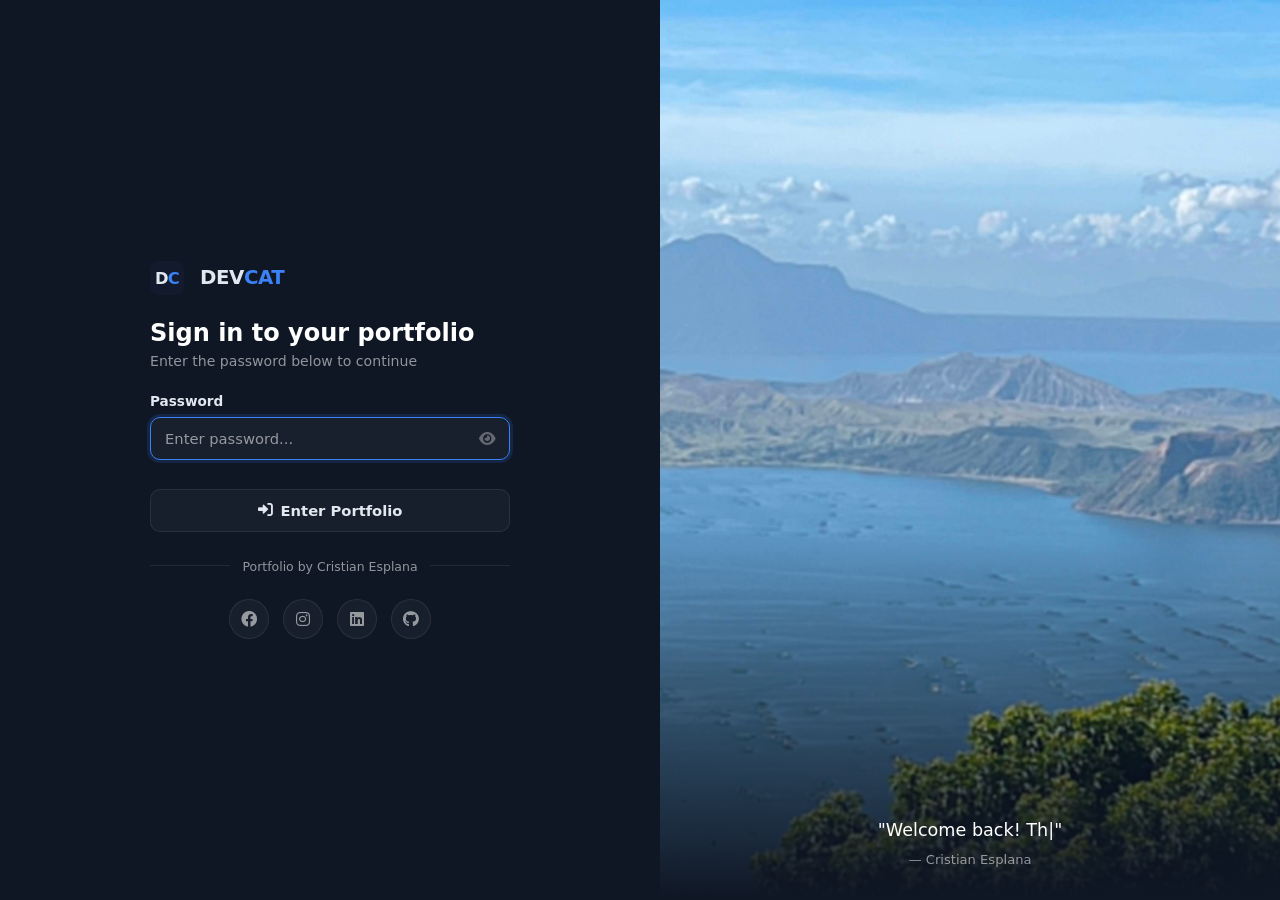
==== commit 1db0cfe5: "Updated Image and Caption" ====
--- a/index.html
+++ b/index.html
@@ -209,12 +209,12 @@
                                         <div class="feature-photo-caption">Taal Volcano, Tagaytay</div>
                                     </div>
                                     <div class="feature-photo">
-                                        <img src="https://picsum.photos/seed/ocean22/400/260" alt="Coastal Horizon">
-                                        <div class="feature-photo-caption">Coastal Horizon</div>
-                                    </div>
-                                    <div class="feature-photo">
-                                        <img src="https://picsum.photos/seed/rooftop7/400/260" alt="Rooftop View">
-                                        <div class="feature-photo-caption">Rooftop View</div>
+                                        <img src="Dingalan.png" alt="Dingalan, Auror">
+                                        <div class="feature-photo-caption">Dingalan, Aurora</div>
+                                    </div>
+                                    <div class="feature-photo">
+                                        <img src="SM-Moa.png" alt="SM Mall of Asia, Pasay">
+                                        <div class="feature-photo-caption">SM Mall of Asia, Pasay</div>
                                     </div>
                                     <!-- Duplicated for seamless loop -->
                                     <div class="feature-photo">
@@ -226,12 +226,12 @@
                                         <div class="feature-photo-caption">Taal Volcano, Tagaytay</div>
                                     </div>
                                     <div class="feature-photo">
-                                        <img src="https://picsum.photos/seed/ocean22/400/260" alt="Coastal Horizon">
-                                        <div class="feature-photo-caption">Coastal Horizon</div>
-                                    </div>
-                                    <div class="feature-photo">
-                                        <img src="https://picsum.photos/seed/rooftop7/400/260" alt="Rooftop View">
-                                        <div class="feature-photo-caption">Rooftop View</div>
+                                        <img src="Dingalan.png" alt="Dingalan, Auror">
+                                        <div class="feature-photo-caption">Dingalan, Aurora</div>
+                                    </div>
+                                    <div class="feature-photo">
+                                        <img src="SM-Moa.png" alt="SM Mall of Asia, Pasay">
+                                        <div class="feature-photo-caption">SM Mall of Asia, Pasay</div>
                                     </div>
                                 </div>
                             </div>
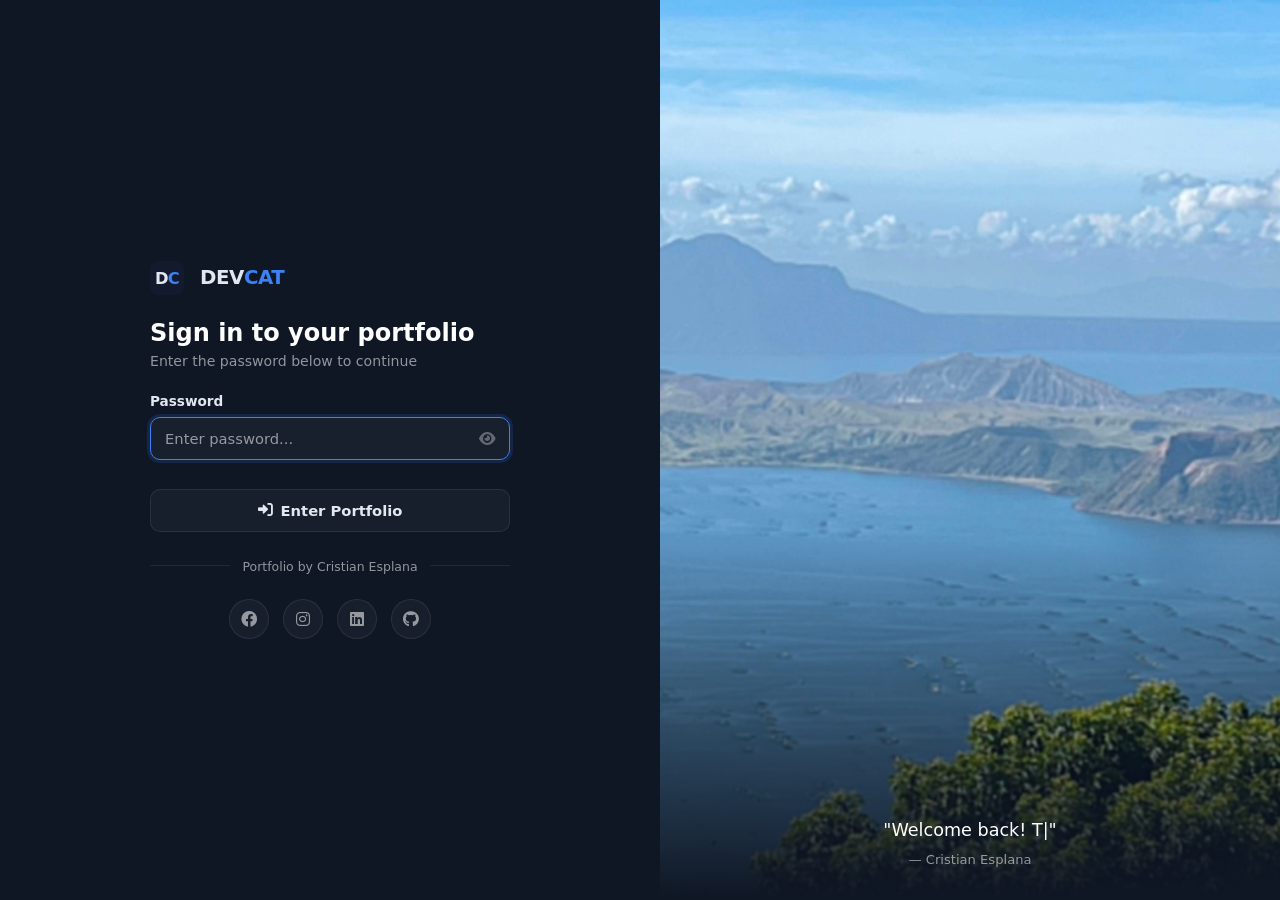
==== commit a4cc53c0: "Updated Layout and Achievement" ====
--- a/index.html
+++ b/index.html
@@ -102,7 +102,7 @@
                     <div class="glass-grid">
                         <a href="projects.html" class="glass-card">
                             <div class="glass-card-img">
-                                <img src="473167842_1277725740165776_4760458389630140038_n.png" alt="POLYCAL">
+                                <img src="images/PolyCal.png" alt="POLYCAL">
                                 <div class="glass-card-tags">
                                     <span class="glass-tag">Comprog 1 &amp; 2</span>
                                     <span class="glass-tag"><i class="fa fa-desktop"></i> Desktop</span>
@@ -117,7 +117,7 @@
                             </div>
                             <div class="glass-card-footer">
                                 <div class="glass-card-author">
-                                    <img src="DP.jpg" alt="Cristian">
+                                    <img src="images/DP.jpg" alt="Cristian">
                                     <div><strong>Cristian Esplana</strong><span>1st Sem 2024</span></div>
                                 </div>
                                 <div class="glass-card-meta"><i class="fa fa-clock"></i> Python · Tkinter</div>
@@ -125,7 +125,7 @@
                         </a>
                         <a href="projects.html" class="glass-card">
                             <div class="glass-card-img">
-                                <img src="501349887_1279814190234263_7639640468511384140_n.png" alt="Tic-Tac-Toe">
+                                <img src="images/PolyCalMobile.png" alt="Tic-Tac-Toe">
                                 <div class="glass-card-tags">
                                     <span class="glass-tag">Comprog 3</span>
                                     <span class="glass-tag"><i class="fa fa-users"></i> Group</span>
@@ -140,7 +140,7 @@
                             </div>
                             <div class="glass-card-footer">
                                 <div class="glass-card-author">
-                                    <img src="DP.jpg" alt="Cristian">
+                                    <img src="images/DP.jpg" alt="Cristian">
                                     <div><strong>Cristian Esplana</strong><span>1st Sem 2025</span></div>
                                 </div>
                                 <div class="glass-card-meta"><i class="fa fa-clock"></i> C++ · OOP</div>
@@ -148,7 +148,7 @@
                         </a>
                         <a href="projects.html" class="glass-card">
                             <div class="glass-card-img">
-                                <img src="LOGO.png" alt="Book Inventory">
+                                <img src="images/BookManagement.png" alt="Book Inventory">
                                 <div class="glass-card-tags">
                                     <span class="glass-tag">Free Elective</span>
                                     <span class="glass-tag"><i class="fa fa-user"></i> Solo</span>
@@ -163,7 +163,7 @@
                             </div>
                             <div class="glass-card-footer">
                                 <div class="glass-card-author">
-                                    <img src="DP.jpg" alt="Cristian">
+                                    <img src="images/DP.jpg" alt="Cristian">
                                     <div><strong>Cristian Esplana</strong><span>2nd Sem 2025</span></div>
                                 </div>
                                 <div class="glass-card-meta"><i class="fa fa-clock"></i> Java · CRUD</div>
@@ -176,7 +176,7 @@
                 <div class="home-tc-section">
                     <div class="home-tc-layout">
                         <div class="home-tc-image">
-                            <img src="DP.jpg" alt="Cristian Esplana">
+                            <img src="images/DP.jpg" alt="Cristian Esplana">
                         </div>
                         <div class="home-tc-card">
                             <span class="home-tc-label"><i class="fa fa-user"></i> About Me</span>
@@ -201,36 +201,36 @@
                             <div class="feature-scroll-inner">
                                 <div class="feature-scroll-track feature-scroll-photos">
                                     <div class="feature-photo">
-                                        <img src="gallery1.jpg" alt="Manila Riverside">
+                                        <img src="images/gallery1.jpg" alt="Manila Riverside">
                                         <div class="feature-photo-caption">Manila Riverside</div>
                                     </div>
                                     <div class="feature-photo">
-                                        <img src="gallery2.jpg" alt="Taal Volcano, Tagaytay">
+                                        <img src="images/gallery2.jpg" alt="Taal Volcano, Tagaytay">
                                         <div class="feature-photo-caption">Taal Volcano, Tagaytay</div>
                                     </div>
                                     <div class="feature-photo">
-                                        <img src="Dingalan.png" alt="Dingalan, Auror">
+                                        <img src="images/Dingalan.png" alt="Dingalan, Auror">
                                         <div class="feature-photo-caption">Dingalan, Aurora</div>
                                     </div>
                                     <div class="feature-photo">
-                                        <img src="SM-Moa.png" alt="SM Mall of Asia, Pasay">
+                                        <img src="images/SM-Moa.png" alt="SM Mall of Asia, Pasay">
                                         <div class="feature-photo-caption">SM Mall of Asia, Pasay</div>
                                     </div>
                                     <!-- Duplicated for seamless loop -->
                                     <div class="feature-photo">
-                                        <img src="gallery1.jpg" alt="Manila Riverside">
+                                        <img src="images/gallery1.jpg" alt="Manila Riverside">
                                         <div class="feature-photo-caption">Manila Riverside</div>
                                     </div>
                                     <div class="feature-photo">
-                                        <img src="gallery2.jpg" alt="Taal Volcano, Tagaytay">
+                                        <img src="images/gallery2.jpg" alt="Taal Volcano, Tagaytay">
                                         <div class="feature-photo-caption">Taal Volcano, Tagaytay</div>
                                     </div>
                                     <div class="feature-photo">
-                                        <img src="Dingalan.png" alt="Dingalan, Auror">
+                                        <img src="images/Dingalan.png" alt="Dingalan, Auror">
                                         <div class="feature-photo-caption">Dingalan, Aurora</div>
                                     </div>
                                     <div class="feature-photo">
-                                        <img src="SM-Moa.png" alt="SM Mall of Asia, Pasay">
+                                        <img src="images/SM-Moa.png" alt="SM Mall of Asia, Pasay">
                                         <div class="feature-photo-caption">SM Mall of Asia, Pasay</div>
                                     </div>
                                 </div>
--- a/style.css
+++ b/style.css
@@ -1491,6 +1491,20 @@
 
 .cert-thumb:hover { opacity: 0.8; }
 
+.achievement-thumb {
+    flex-shrink: 0;
+    width: 80px;
+    height: 56px;
+    border-radius: 8px;
+    overflow: hidden;
+    border: 1px solid var(--border);
+}
+.achievement-thumb img {
+    width: 100%;
+    height: 100%;
+    object-fit: cover;
+}
+
 
 /* ── 12. About Page & Gallery ── */
 
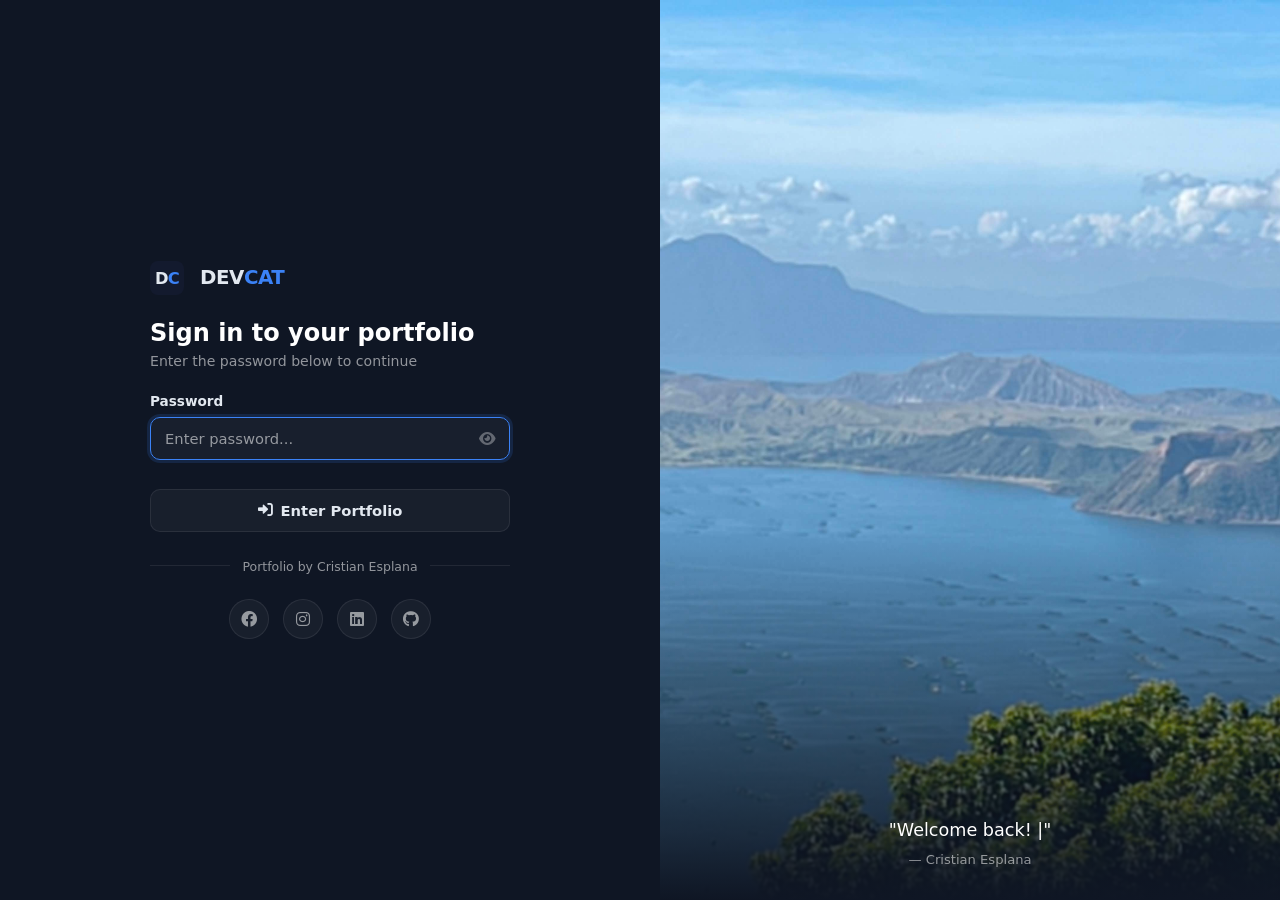
==== commit 4fa92513: "Updates" ====
--- a/index.html
+++ b/index.html
@@ -100,7 +100,7 @@
                         <a href="projects.html" class="blog-view-all">View all projects <i class="fa fa-arrow-right"></i></a>
                     </div>
                     <div class="glass-grid">
-                        <a href="projects.html" class="glass-card">
+                        <a href="projects.html?open=polycal1" class="glass-card">
                             <div class="glass-card-img">
                                 <img src="images/PolyCal.png" alt="POLYCAL">
                                 <div class="glass-card-tags">
@@ -123,9 +123,9 @@
                                 <div class="glass-card-meta"><i class="fa fa-clock"></i> Python · Tkinter</div>
                             </div>
                         </a>
-                        <a href="projects.html" class="glass-card">
+                        <a href="projects.html?open=tictactoe" class="glass-card">
                             <div class="glass-card-img">
-                                <img src="images/PolyCalMobile.png" alt="Tic-Tac-Toe">
+                                <img src="images/Tic-Tac-Toe.png" alt="Tic-Tac-Toe">
                                 <div class="glass-card-tags">
                                     <span class="glass-tag">Comprog 3</span>
                                     <span class="glass-tag"><i class="fa fa-users"></i> Group</span>
@@ -146,7 +146,7 @@
                                 <div class="glass-card-meta"><i class="fa fa-clock"></i> C++ · OOP</div>
                             </div>
                         </a>
-                        <a href="projects.html" class="glass-card">
+                        <a href="projects.html?open=bookinventory" class="glass-card">
                             <div class="glass-card-img">
                                 <img src="images/BookManagement.png" alt="Book Inventory">
                                 <div class="glass-card-tags">
--- a/style.css
+++ b/style.css
@@ -1385,6 +1385,7 @@
     line-height: 1.55;
     display: -webkit-box;
     -webkit-line-clamp: 2;
+    line-clamp: 2;
     -webkit-box-orient: vertical;
     overflow: hidden;
 }
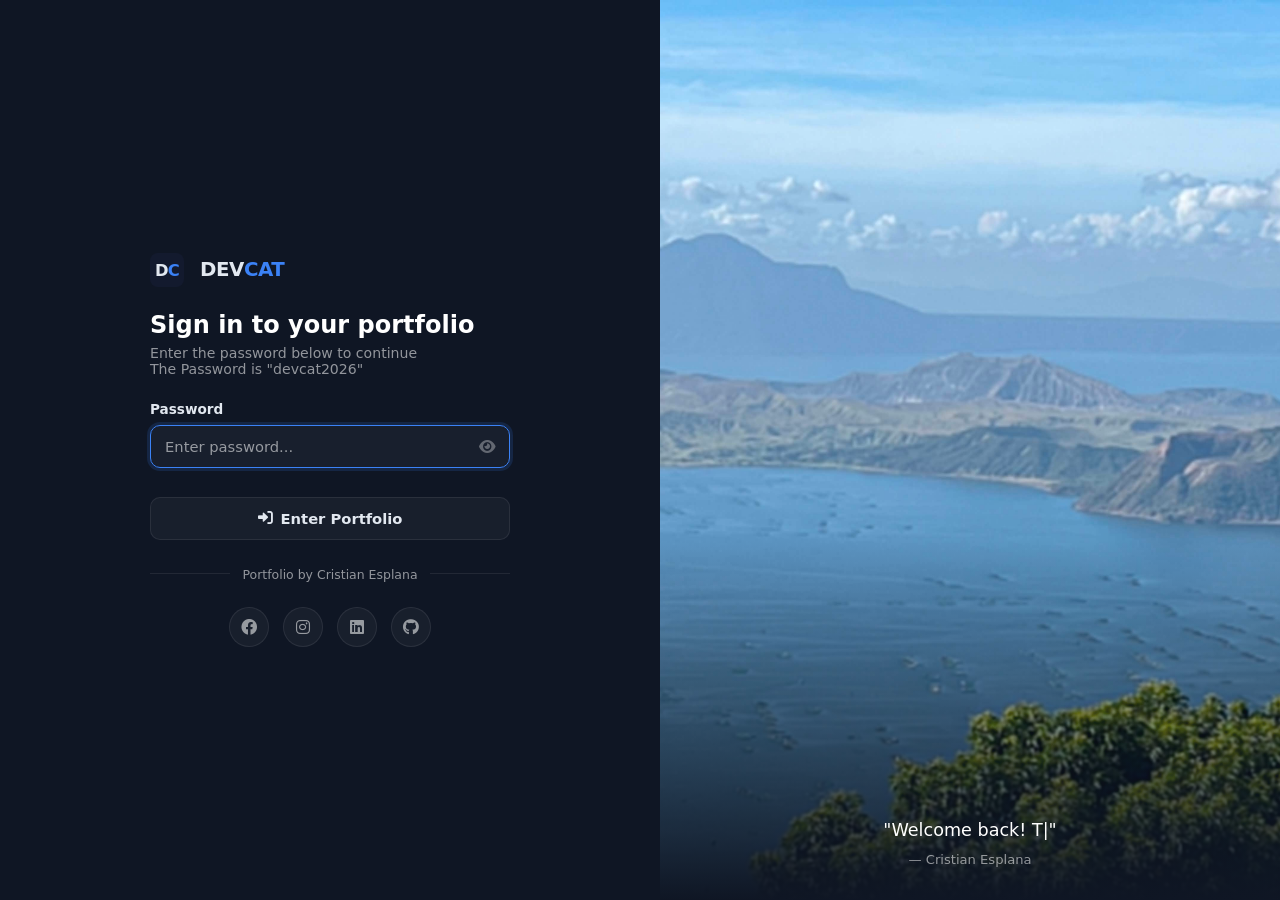
==== commit 37299987: "Update in Password and add Tme" ====
--- a/index.html
+++ b/index.html
@@ -24,6 +24,7 @@
                 <div class="search-box">
                     <input type="text" id="siteSearch" placeholder="Search...">
                 </div>
+                <div class="header-clock" id="headerClock"></div>
                 <a href="#" class="desktop-signout" data-logout title="Sign Out"><i class="fa fa-sign-out-alt"></i></a>
                 <button id="menuBtn" class="menu-trigger">MENU ☰</button>
             </div>
@@ -242,7 +243,7 @@
                         <!-- Right: Content -->
                         <div class="feature-content">
                             <span class="blog-tagline"><i class="fa fa-envelope"></i> Contact</span>
-                            <h2>Get in Touch</h2>
+                            <h2>Get in Touch <span class="feature-muted">— I'm always open to new opportunities, collaborations, and conversations.</span></h2>
                             <form class="feature-form" onsubmit="event.preventDefault(); location.href='contact.html';">
                                 <input type="email" placeholder="Your email address..." required>
                                 <textarea rows="3" placeholder="Your message..." required></textarea>
@@ -288,6 +289,24 @@
         </div>
     </div>
 
+    <!-- Clock Modal -->
+    <div id="clockModal" class="clock-modal">
+        <div class="clock-modal-overlay"></div>
+        <div class="clock-modal-box">
+            <button class="clock-modal-close">&times;</button>
+            <div class="clock-modal-header">
+                <div class="clock-modal-time"></div>
+                <div class="clock-modal-date"></div>
+            </div>
+            <div class="cal-nav">
+                <button type="button" class="cal-prev" title="Previous month"><i class="fa fa-chevron-left"></i></button>
+                <span class="cal-month-label"></span>
+                <button type="button" class="cal-next" title="Next month"><i class="fa fa-chevron-right"></i></button>
+            </div>
+            <div class="cal-grid"></div>
+        </div>
+    </div>
+
     <script src="script.js"></script>
 </body>
 </html>
--- a/style.css
+++ b/style.css
@@ -115,6 +115,137 @@
     justify-content: space-between;
 }
 
+.header-clock {
+    display: none;
+    align-items: center;
+    gap: 6px;
+    font-size: 0.78rem;
+    color: var(--text-secondary);
+    font-family: 'Courier New', monospace;
+    white-space: nowrap;
+    padding: 5px 12px;
+    border: 1px solid var(--border);
+    border-radius: 8px;
+    background: var(--bg-card);
+    cursor: pointer;
+    transition: border-color 0.3s;
+}
+.header-clock:hover { border-color: var(--accent); }
+.header-clock i { color: var(--accent); font-size: 0.75rem; }
+.clock-time { color: #fff; font-weight: 600; }
+
+.clock-modal {
+    display: none;
+    position: fixed;
+    inset: 0;
+    z-index: 9999;
+    align-items: center;
+    justify-content: center;
+}
+.clock-modal.show { display: flex; }
+.clock-modal-overlay {
+    position: absolute;
+    inset: 0;
+    background: rgba(0, 0, 0, 0.6);
+    -webkit-backdrop-filter: blur(6px);
+    backdrop-filter: blur(6px);
+}
+.clock-modal-box {
+    position: relative;
+    background: var(--bg-secondary);
+    border: 1px solid var(--border);
+    border-radius: 16px;
+    padding: 28px;
+    width: 340px;
+    max-width: 90vw;
+    box-shadow: var(--shadow-card);
+    animation: clockFadeIn 0.25s ease;
+}
+@keyframes clockFadeIn {
+    from { opacity: 0; transform: scale(0.95); }
+    to { opacity: 1; transform: scale(1); }
+}
+.clock-modal-close {
+    position: absolute;
+    top: 12px;
+    right: 16px;
+    background: none;
+    border: none;
+    color: var(--text-secondary);
+    font-size: 1.4rem;
+    cursor: pointer;
+    transition: color 0.2s;
+}
+.clock-modal-close:hover { color: #fff; }
+.clock-modal-header {
+    text-align: center;
+    margin-bottom: 20px;
+}
+.clock-modal-time {
+    font-family: 'Courier New', monospace;
+    font-size: 2.2rem;
+    font-weight: 700;
+    color: #fff;
+    letter-spacing: 2px;
+}
+.clock-modal-date {
+    font-size: 0.85rem;
+    color: var(--text-secondary);
+    margin-top: 4px;
+}
+.cal-nav {
+    display: flex;
+    align-items: center;
+    justify-content: space-between;
+    margin-bottom: 12px;
+}
+.cal-nav button {
+    background: var(--bg-card);
+    border: 1px solid var(--border);
+    color: var(--text-secondary);
+    width: 30px;
+    height: 30px;
+    border-radius: 8px;
+    cursor: pointer;
+    display: flex;
+    align-items: center;
+    justify-content: center;
+    transition: border-color 0.2s, color 0.2s;
+}
+.cal-nav button:hover { border-color: var(--accent); color: var(--accent); }
+.cal-month-label {
+    font-size: 0.9rem;
+    font-weight: 600;
+    color: #fff;
+}
+.cal-grid {
+    display: grid;
+    grid-template-columns: repeat(7, 1fr);
+    gap: 2px;
+    text-align: center;
+}
+.cal-day-name {
+    font-size: 0.65rem;
+    color: var(--text-secondary);
+    font-weight: 600;
+    padding: 4px 0;
+    text-transform: uppercase;
+}
+.cal-day {
+    font-size: 0.8rem;
+    padding: 7px 0;
+    border-radius: 8px;
+    color: var(--text-primary);
+    transition: background 0.2s;
+}
+.cal-day:hover { background: var(--bg-card-hover); }
+.cal-today {
+    background: var(--accent) !important;
+    color: #fff !important;
+    font-weight: 700;
+    border-radius: 8px;
+}
+
 .logo {
     color: #fff;
     margin: 0;
@@ -762,7 +893,7 @@
 }
 
 .feature-scroll-inner {
-    height: 280px;
+    height: 350px;
     overflow: hidden;
     position: relative;
 }
@@ -898,7 +1029,7 @@
 .feature-muted {
     font-weight: 400;
     color: var(--text-secondary);
-    font-size: 0.9rem;
+    font-size: 0.55em;
 }
 
 .feature-badges {
@@ -1753,9 +1884,9 @@
     background: var(--gradient-warm);
     color: white;
     border: none;
-    padding: 14px;
-    border-radius: 10px;
-    font-weight: 700;
+    padding: 10px;
+    border-radius: 5px;
+    font-weight: 600;
     font-size: 1rem;
     cursor: pointer;
     display: flex;
@@ -2291,6 +2422,7 @@
 /* Desktop (>= 768px) */
 @media (min-width: 768px) {
     .header-right .search-box { display: block; }
+    .header-clock { display: flex; }
     .menu-extras { display: none; }
 
     .mobile-container { max-width: 1160px; padding: 0 24px; }
